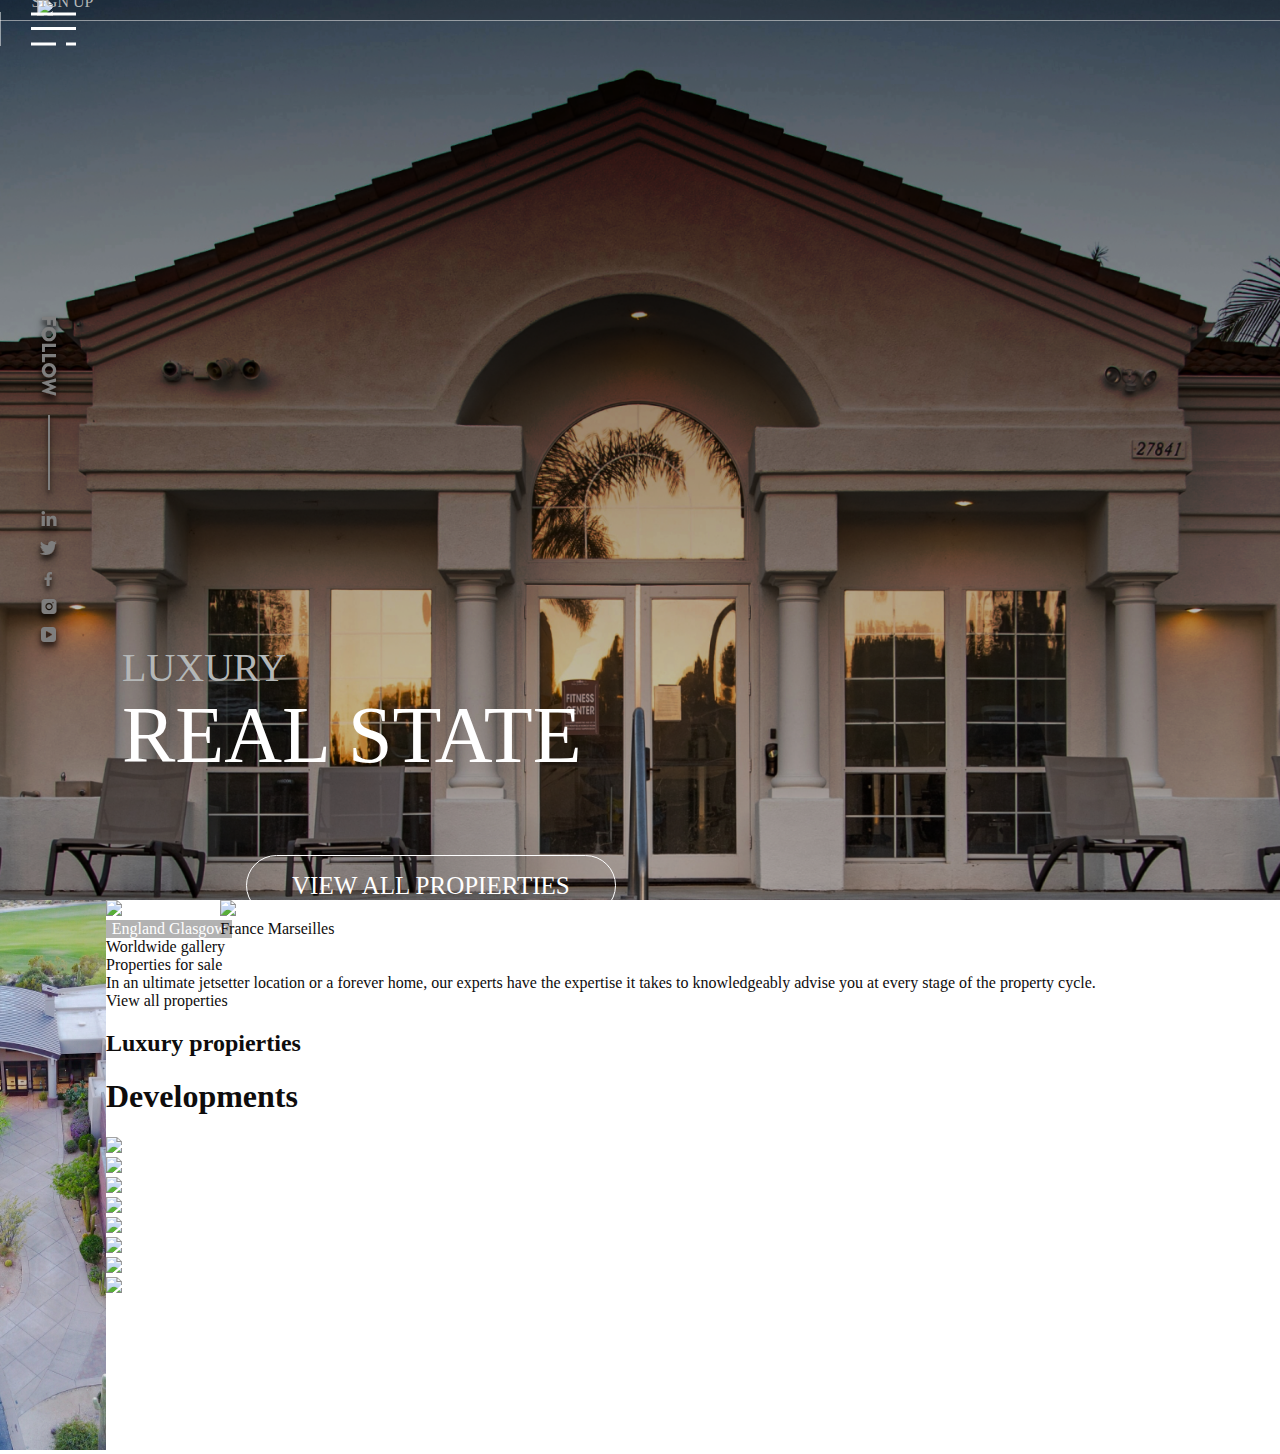
==== index.html @ 432f663a "20/11/2022" ====
<!DOCTYPE html>
<html lang="es">
<head>
    <meta charset="UTF-8">
    <meta http-equiv="X-UA-Compatible" content="IE=edge">
    <meta name="viewport" content="width=device-width, initial-scale=1.0">
    <title>Uniqluxury</title>
    <link rel="stylesheet" href="css/main.css" type="text/css">
</head>
<body>
<div class="seccion1">
    <header id="encabezado">
        <div id="primero">
            <div id="logo"> <img src="img/LOGO.png"> </div>
            <div id="varios"> <div id="'log"> LOGIN </div><div id="sign"> SIGN UP</div> <div id="menu"><img src="img/Menu.png" alt=""></div></div>
            <div id="luxury"> LUXURY </div>
        <div id="reals"> REAL STATE </div>
        <div id="vista"> VIEW ALL PROPIERTIES </div> </div> 
            
    </header> 
    <div> <div id="redes"> <img src="img/FOLLOW.svg"></div>
</div>
</div>
   
 <div class="seccion2"> 
    <div id=propiedadesrenta> 
    <div id="casadron"> <img src="img/casa v, dron.svg">
    </div>
    <a id="england"> <img src="img/England.svg">
    <div id="engl1"> <span class="letra1"> England </span>
        <span class="letra2"> Glasgow </span> </div> 
    </a>
    <a id="marseilles"> <img src="img/Marseilles.svg">
        <div id="'masei1"> <span class="letra2"> France </span>
            <span class="letra3"> Marseilles</span> </div> 
        </a>

   <div id="rentas">
    <div id="wowide"> Worldwide gallery </div>
    <div id="venta"> Properties for sale </div>
    <div id="parrafo1"> In an ultimate jetsetter location or a forever home, our experts have the expertise it takes to knowledgeably advise you at every stage of the property cycle. </div>
    <div id="vista1.2"> View all properties </div>
   </div>
</div>
</div>
   <div class="seccion3">
    <div class="titulo">
        <h2> Luxury propierties</h2>
        <h1> Developments</h1>
    </div>
    <seccion class="album">
        <div class="fotos">
            <div><img src="img/The surf row.svg"></div>
        <div class="fotos"> <img src="img/Indigo vero beach.svg"></div>
        <div class="fotos"> <img src="img/Rosewood baha mar.svg"></div>
        <div class="fotos"> <img src="img/The astor.svg"></div>
        <div class="fotos"> <img src="img/Giralda place.svg"></div>
        <div class="fotos"> <img src="img/The william.svg"></div>
        <div class="fotos"> <img src="img/Solterre at cocklesgell bay.svg"></div>
        <div class="fotos"> <img src="img/Coconut grove.svg"></div>
            
        </seccion>
       
    </div>
   </div>
---- css/main.css ----
body{
    margin: 0%;
    color: rgb(14, 12, 12);
}
#encabezado{
    background-color: black;
    margin: 0px;
    background-size: cover;
    height: 100vh;
    background-position: center;
    display: grid;
    grid-template-columns: 1fr;
    grid-template-rows: auto 1fr;
    background-image: url(../img/Portada.png);
    transition: all 1s ease;
    -webkit-transition: all 1s ease;
    grid-template-rows: auto 1fr;
   
}
#primero{
    display: grid;
    grid-template-columns: 7fr 2fr 2fr 1fr;
    background-color: rgba(0, 0, 0, 0.178);
    align-items: center;
    border-bottom: 1.5px solid rgba(255, 255, 255, 0.5);
}

#logo{
    height: fit-content;
    width: fit-content;
    margin-left: 5%;


}
#varios{
    position: absolute;
}
#login{
width: 125px;
height:19px;
left: 1250px;
top: 60px;
display: flex;
justify-content: center;
align-items: center;
color:white;
}
#sign{
 width: 125px;
 height: 19px;
 left: 1391px;
 top: 60px;
 display: flex;
justify-content: center;
align-items: center;
color: #B4B7B7;
}
#menu{
    
    width: 45px;
    height: 30px;
    left: 1837px;
    top: 49px;
    padding: 2px 15px 2px 30px;
    border-left: 1px solid rgba(255, 255, 255, 0.5);
    display: flex;
    align-items: center;
    justify-content: center;
}
#investigar{
    border: 1px solid #FFFFFF;
    border-radius: 100px;
    font-family: brandon-grotesque;
    font-style: normal;
    font-weight: 390;
    font-size: 20px;
    color: #FFFFFF;
    background: none;
    padding: 10px 0 10px 25px;
    min-width: 20vw;
    grid-column: 2/3;
    grid-column-start: 2;
    grid-column-end: 3
    writing-mode: horizontal-tb !important;
}

#redes{
    position: fixed;
    width: fit-content;
    height: fit-content;
    left:4vh;
    top: 35%;
    filter:drop-shadow(0px 4px 4px rgba(0, 0, 0, 0.25)) drop-shadow(0px 4px 4px rgba(0, 0, 0, 0.25));
    grid-template-columns: 1fr;
    z-index: 999999;
}
#luxury{
    position: absolute;
    width: 490px;
    height: 47px;
    left:122px;
    top: 644px;px;
    font-style: normal;
    font-weight: 400;
    font-size: 40px;
    line-height: 45px;
    display: flex;
    align-items: center;
    color:#B4B7B7;
}
#reals{
position: absolute;
width: 746px;
height: 99px;
left:122px;
top:686px;
font-style: normal;
font-weight: 500;
font-size: 80px;
line-height: 45px;
display: flex;
align-items: center;
color:#FFFFFF;
}
#vista{
    position: absolute;
    width: 227px;
    height: 32px;
    left: 246px;
    top: 855px;
    font-weight: 390;
    font-size: 30px;
    line-height: 45px;
    /* or 150% */
    align-items: center;
    
    color: #FFFFFF;
    font-weight: 390;
    font-size: 25px;
    line-height: 35px;
    border: 1px solid #FFFFFF;
    border-radius: 100px;
    padding: 12px 45px;
    height: fit-content;
    width: fit-content;
    text-decoration: none;
}
#propiedadesrenta{

}
#casadron{
    float: left;
}
#england{
    float: left;
}
#engl1{
    width: 100%;
    height: 100%;
    display: grid;
    grid-template-rows: 1fr auto;
    align-items: end;
    background-color: rgba(0, 0, 0, 30%);
    display: block;
    color: white;
    padding: 0 5% 0 5%;
}
}
#marseilles{
    float:left;
}
.seccion3 .album{
display: grid;
grid-template-columns: 1fr 1fr 1fr 1fr;
}
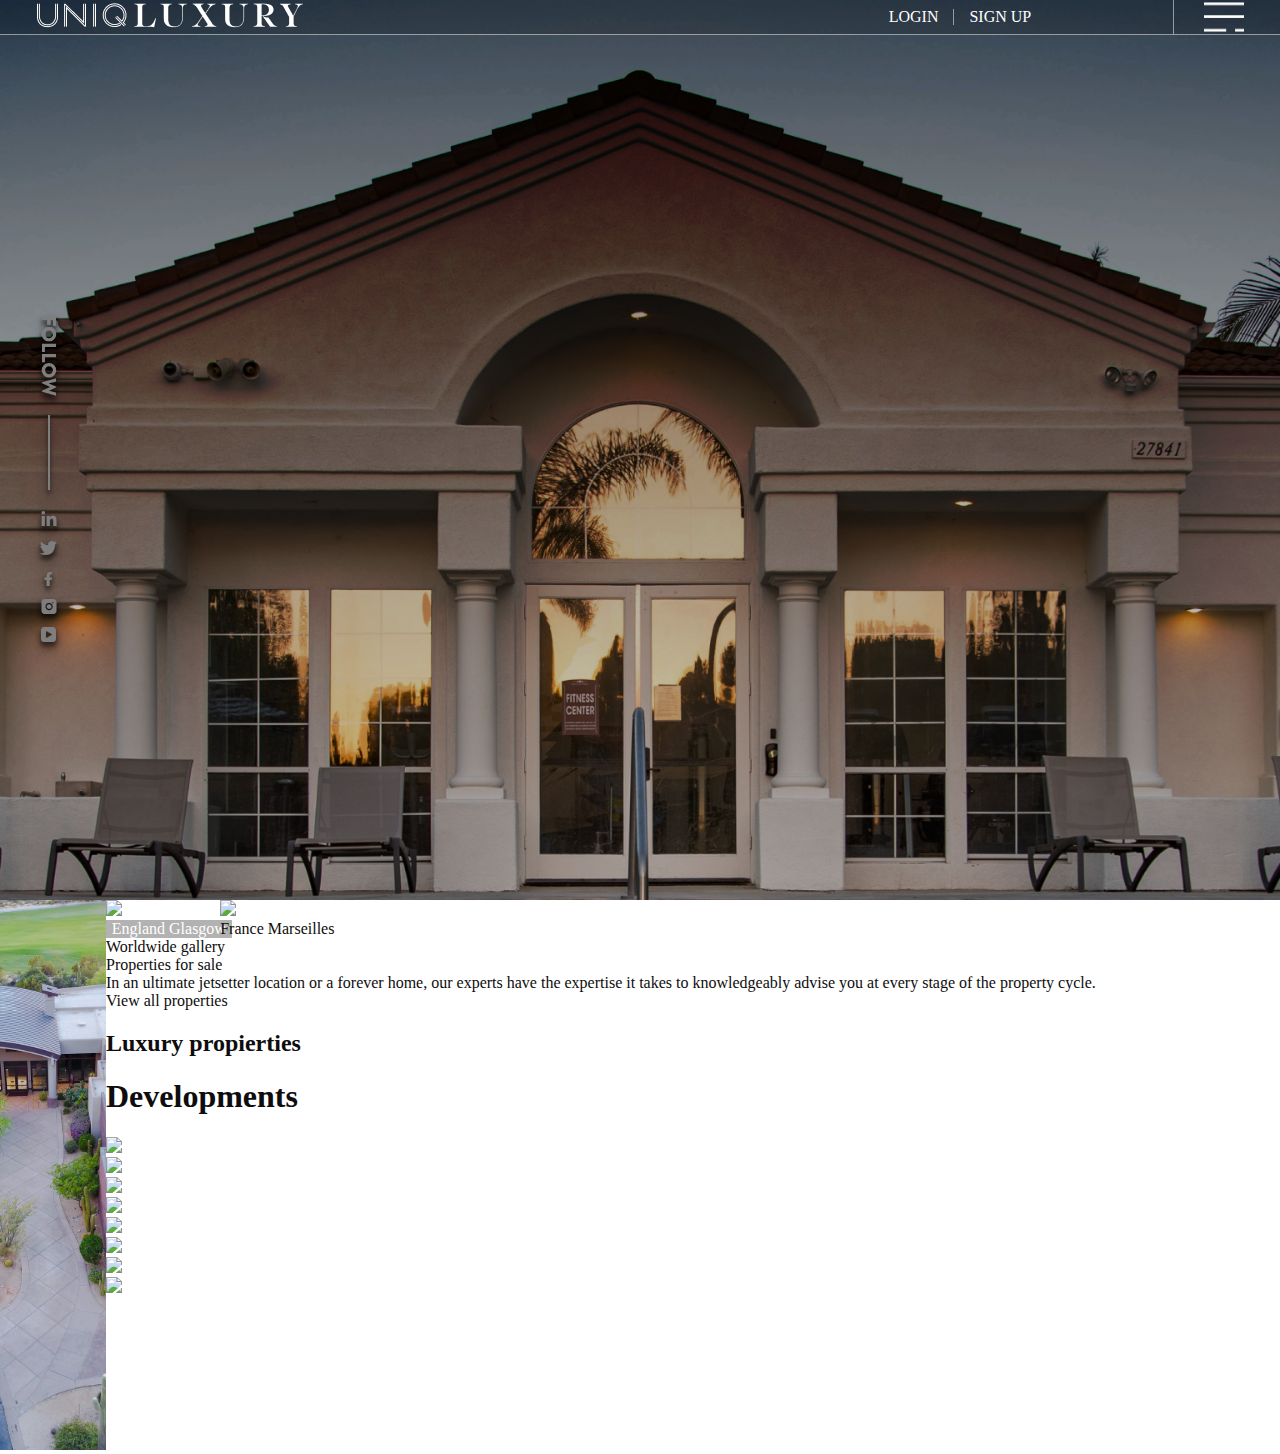
==== commit 75913568: "20/11/2022" ====
--- a/index.html
+++ b/index.html
@@ -10,14 +10,20 @@
 <body>
 <div class="seccion1">
     <header id="encabezado">
-        <div id="primero">
-            <div id="logo"> <img src="img/LOGO.png"> </div>
-            <div id="varios"> <div id="'log"> LOGIN </div><div id="sign"> SIGN UP</div> <div id="menu"><img src="img/Menu.png" alt=""></div></div>
-            <div id="luxury"> LUXURY </div>
-        <div id="reals"> REAL STATE </div>
-        <div id="vista"> VIEW ALL PROPIERTIES </div> </div> 
-            
-    </header> 
+
+        <div id="varios">
+            <div id="logo"> 
+                <img src="img/Logo.png">
+            </div>
+            <div id="registros">
+                <a id="log">LOGIN</a>
+                <a id="sign"> SIGN UP</a>
+            </div>
+            <div id="menu"> <img src="img/Menu.png"></div>
+        </div>
+
+    </header>
+    
     <div> <div id="redes"> <img src="img/FOLLOW.svg"></div>
 </div>
 </div>
--- a/css/main.css
+++ b/css/main.css
@@ -12,51 +12,47 @@
     grid-template-columns: 1fr;
     grid-template-rows: auto 1fr;
     background-image: url(../img/Portada.png);
-    transition: all 1s ease;
-    -webkit-transition: all 1s ease;
     grid-template-rows: auto 1fr;
-   
 }
-#primero{
+#varios{
     display: grid;
-    grid-template-columns: 7fr 2fr 2fr 1fr;
+    grid-template-columns: 7fr 4fr 1fr;
+    align-items: center;
     background-color: rgba(0, 0, 0, 0.178);
     align-items: center;
     border-bottom: 1.5px solid rgba(255, 255, 255, 0.5);
 }
+#registros{
+    display: flex;
+    justify-content: center;
+    align-items: center;
+}
+#logo{
+    width: fit-content;
+    height: fit-content;
+    margin-left: 5%;
+}
+#log{
+    font-style: normal;
+    font-weight: 390;
+    font-size: 16px;
+    line-height: 16px;
+    color: #FFFFFF;
+    padding-right: 15px;
+    
+}
 
-#logo{
-    height: fit-content;
-    width: fit-content;
-    margin-left: 5%;
+#sign{
+    font-style: normal;
+    font-weight: 390;
+    font-size: 16px;
+    line-height: 16px;
+    color: #FFFFFF;
+    padding-left: 15px;
+    border-left: 1.5px solid rgba(255, 255, 255, 0.5);
+}
 
-
-}
-#varios{
-    position: absolute;
-}
-#login{
-width: 125px;
-height:19px;
-left: 1250px;
-top: 60px;
-display: flex;
-justify-content: center;
-align-items: center;
-color:white;
-}
-#sign{
- width: 125px;
- height: 19px;
- left: 1391px;
- top: 60px;
- display: flex;
-justify-content: center;
-align-items: center;
-color: #B4B7B7;
-}
 #menu{
-    
     width: 45px;
     height: 30px;
     left: 1837px;
@@ -64,8 +60,6 @@
     padding: 2px 15px 2px 30px;
     border-left: 1px solid rgba(255, 255, 255, 0.5);
     display: flex;
-    align-items: center;
-    justify-content: center;
 }
 #investigar{
     border: 1px solid #FFFFFF;
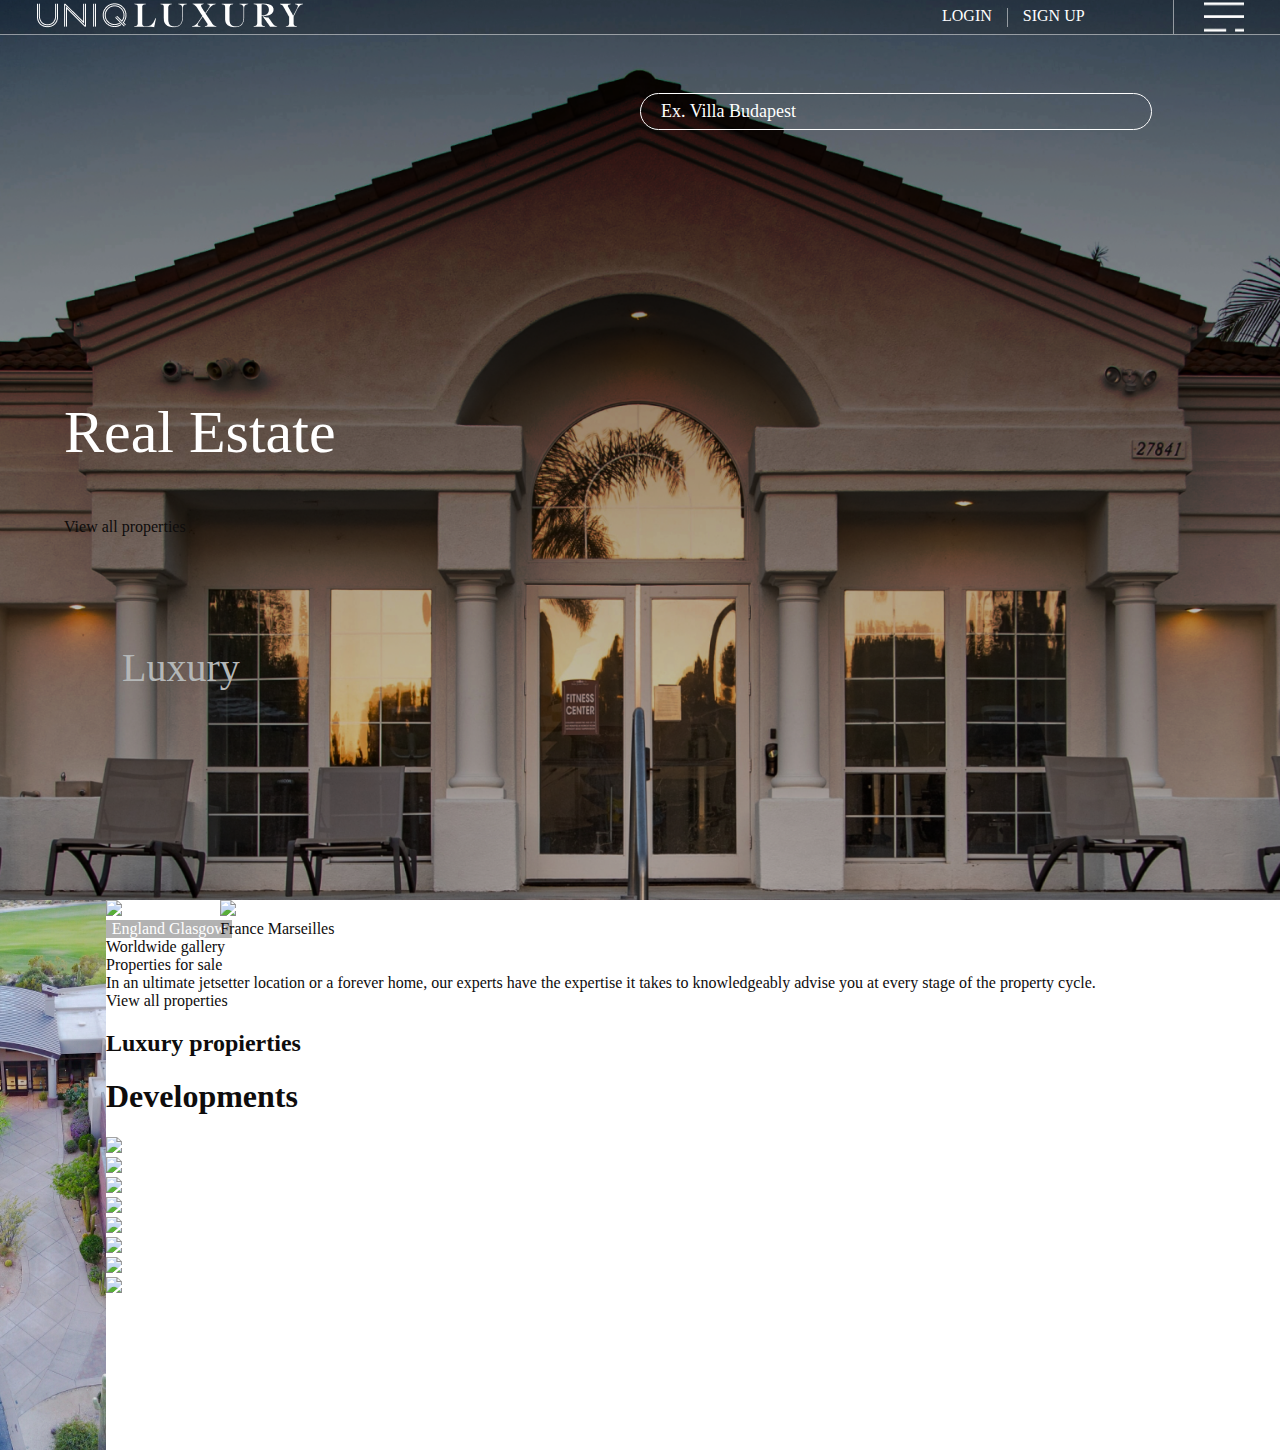
==== commit 3fa3fc60: "20/11/2022" ====
--- a/index.html
+++ b/index.html
@@ -21,11 +21,20 @@
             </div>
             <div id="menu"> <img src="img/Menu.png"></div>
         </div>
+        
+        <div id="segundo">
+            <div id="buscador">
+              <input type="search" id="buscar" placeholder="Ex. Villa Budapest">
+            </div>
+            <div id="cuerpoEncabezado">
+              <div id="luxury">Luxury</div>
+              <div id="realS">Real Estate</div>
+              <div id="properties">View all properties</div>
+            </div>
+          </div>
+    </header>
 
-    </header>
-    
-    <div> <div id="redes"> <img src="img/FOLLOW.svg"></div>
-</div>
+
 </div>
    
  <div class="seccion2"> 
--- a/css/main.css
+++ b/css/main.css
@@ -21,16 +21,22 @@
     background-color: rgba(0, 0, 0, 0.178);
     align-items: center;
     border-bottom: 1.5px solid rgba(255, 255, 255, 0.5);
+    
 }
 #registros{
     display: flex;
     justify-content: center;
     align-items: center;
+    width: 125%;
 }
 #logo{
     width: fit-content;
     height: fit-content;
     margin-left: 5%;
+    left: 6.35%;
+    right: 79.79;
+    top: 0.91%;
+    bottom:98.67%
 }
 #log{
     font-style: normal;
@@ -39,7 +45,9 @@
     line-height: 16px;
     color: #FFFFFF;
     padding-right: 15px;
-    
+    height: 19px;
+    left:1250px;
+    top: 60px;
 }
 
 #sign{
@@ -50,6 +58,9 @@
     color: #FFFFFF;
     padding-left: 15px;
     border-left: 1.5px solid rgba(255, 255, 255, 0.5);
+    height: 19px;
+    left: 1391px;
+    top:60px
 }
 
 #menu{
@@ -61,23 +72,50 @@
     border-left: 1px solid rgba(255, 255, 255, 0.5);
     display: flex;
 }
-#investigar{
+#buscador{
+    display: grid;
+    grid-template-columns: 1fr 1fr;
+    padding: 2% 0 1% 0;   
+}
+#buscar{
+    grid-column: 2/2;
+    margin-top: 5%;
+    border-radius: 100px;
     border: 1px solid #FFFFFF;
-    border-radius: 100px;
-    font-family: brandon-grotesque;
-    font-style: normal;
-    font-weight: 390;
-    font-size: 20px;
-    color: #FFFFFF;
     background: none;
     padding: 10px 0 10px 25px;
     min-width: 20vw;
-    grid-column: 2/3;
-    grid-column-start: 2;
-    grid-column-end: 3
-    writing-mode: horizontal-tb !important;
+    width: 80%;
+    font-size: 18px;
+    padding: 7px 0 7px 20px;
+
+    
 }
-
+input#buscar::placeholder{
+    color: white;
+    font-family: 'brandon-grotesque';
+    background-image: url(../img/VectorBuscador.png);
+    background-repeat: no-repeat;
+    background-position: right;
+}
+#cuerpoEncabezado{
+    display: grid;
+    grid-template-rows:1fr 1fr 1fr;
+    align-items: flex-end;
+    margin-bottom: 6%;
+    margin-left: 5%;
+    margin-top: 20%;
+}
+#luxury{
+    font-weight: 400;
+    font-size: 35px;
+    line-height: 40px;
+    color: #FFFFFF;
+}
+#realS{
+    color:#FFFFFF;
+    font-size: 60px;
+}
 #redes{
     position: fixed;
     width: fit-content;
@@ -102,43 +140,8 @@
     align-items: center;
     color:#B4B7B7;
 }
-#reals{
-position: absolute;
-width: 746px;
-height: 99px;
-left:122px;
-top:686px;
-font-style: normal;
-font-weight: 500;
-font-size: 80px;
-line-height: 45px;
-display: flex;
-align-items: center;
-color:#FFFFFF;
-}
-#vista{
-    position: absolute;
-    width: 227px;
-    height: 32px;
-    left: 246px;
-    top: 855px;
-    font-weight: 390;
-    font-size: 30px;
-    line-height: 45px;
-    /* or 150% */
-    align-items: center;
-    
-    color: #FFFFFF;
-    font-weight: 390;
-    font-size: 25px;
-    line-height: 35px;
-    border: 1px solid #FFFFFF;
-    border-radius: 100px;
-    padding: 12px 45px;
-    height: fit-content;
-    width: fit-content;
-    text-decoration: none;
-}
+
+
 #propiedadesrenta{
 
 }
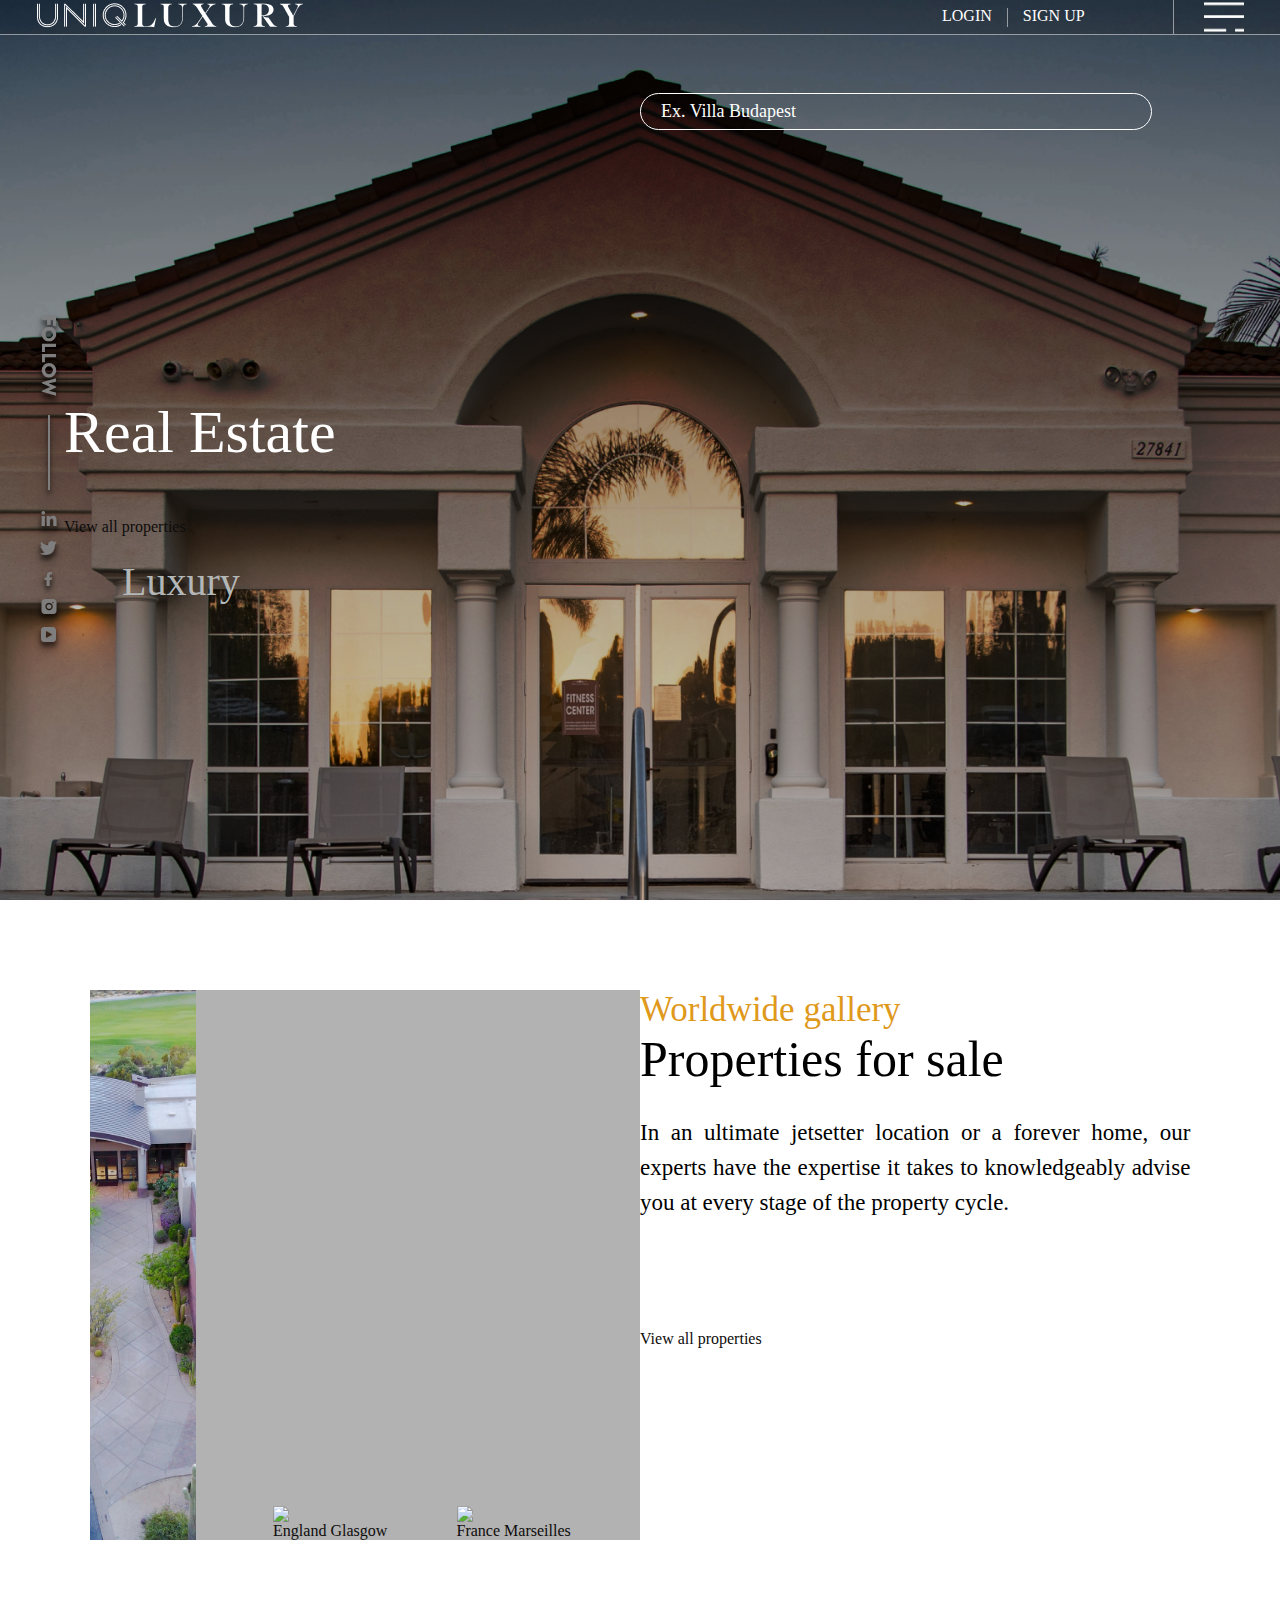
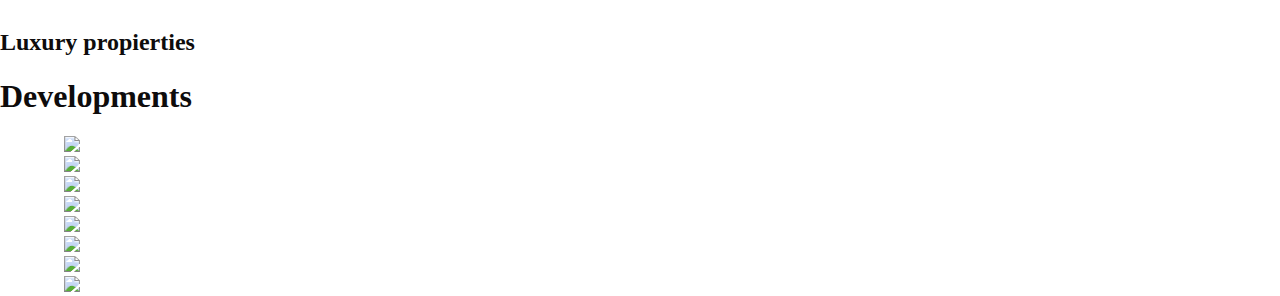
==== commit 1c9f35dd: "20/11/2022" ====
--- a/index.html
+++ b/index.html
@@ -22,24 +22,26 @@
             <div id="menu"> <img src="img/Menu.png"></div>
         </div>
         
-        <div id="segundo">
+        <div id="siguiente">
             <div id="buscador">
               <input type="search" id="buscar" placeholder="Ex. Villa Budapest">
             </div>
             <div id="cuerpoEncabezado">
-              <div id="luxury">Luxury</div>
-              <div id="realS">Real Estate</div>
-              <div id="properties">View all properties</div>
+              <span id="luxury">Luxury</span>
+              <span id="realS">Real Estate</span>
+              <a id="properties">View all properties</a>
             </div>
-          </div>
+            <div> <div id="redes"> <img src="img/FOLLOW.svg"></div>
+
     </header>
 
 
 </div>
    
- <div class="seccion2"> 
+ <div id="seccion2"> 
     <div id=propiedadesrenta> 
-    <div id="casadron"> <img src="img/casa v, dron.svg">
+    <div id="imagenes">
+        <div id="casadron"> <img src="img/casa v, dron.svg">
     </div>
     <a id="england"> <img src="img/England.svg">
     <div id="engl1"> <span class="letra1"> England </span>
@@ -49,7 +51,7 @@
         <div id="'masei1"> <span class="letra2"> France </span>
             <span class="letra3"> Marseilles</span> </div> 
         </a>
-
+    </div>
    <div id="rentas">
     <div id="wowide"> Worldwide gallery </div>
     <div id="venta"> Properties for sale </div>
@@ -63,7 +65,7 @@
         <h2> Luxury propierties</h2>
         <h1> Developments</h1>
     </div>
-    <seccion class="album">
+    <seccion id="album">
         <div class="fotos">
             <div><img src="img/The surf row.svg"></div>
         <div class="fotos"> <img src="img/Indigo vero beach.svg"></div>
--- a/css/main.css
+++ b/css/main.css
@@ -106,16 +106,6 @@
     margin-left: 5%;
     margin-top: 20%;
 }
-#luxury{
-    font-weight: 400;
-    font-size: 35px;
-    line-height: 40px;
-    color: #FFFFFF;
-}
-#realS{
-    color:#FFFFFF;
-    font-size: 60px;
-}
 #redes{
     position: fixed;
     width: fit-content;
@@ -127,46 +117,102 @@
     z-index: 999999;
 }
 #luxury{
-    position: absolute;
-    width: 490px;
-    height: 47px;
-    left:122px;
-    top: 644px;px;
-    font-style: normal;
+ position: absolute;
+width: 490px;
+height: 47px;
+left: 122px;
+font-weight: 400;
+font-size: 40px;
+line-height: 45px;
+display: flex;
+align-items: center;
+color: #B4B7B7;
+
+}
+#realS{
+    color:#FFFFFF;
+    font-size: 60px;
+}
+#redes{
+    position: fixed;
+    width: fit-content;
+    height: fit-content;
+    left:4vh;
+    top: 35%;
+    filter:drop-shadow(0px 4px 4px rgba(0, 0, 0, 0.25)) drop-shadow(0px 4px 4px rgba(0, 0, 0, 0.25));
+    grid-template-columns: 1fr;
+    z-index: 999999;
+}
+#seccion2{
+    margin: 7%;
+}
+#propiedadesrenta{
+    display: grid;
+    grid-template-columns: 1fr 1fr;
+}
+#wowide{
     font-weight: 400;
-    font-size: 40px;
-    line-height: 45px;
+    font-size: 35px;
+    color: #DF991B;
+}
+#venta{
+    font-weight: 500;
+    font-size: 50px;
+    color: #000000;
+    margin-bottom: 5%;
+}
+#parrafo1{
+    font-weight: 330;
+    font-size: 23px;
+    line-height: 35px;
+    color: #000000;
+    margin-bottom: 20%;
+    text-align: justify;
+}
+#imagenes{
     display: flex;
-    align-items: center;
-    color:#B4B7B7;
-}
-
-
-#propiedadesrenta{
-
+    align-items: end;
+    align-content: end;
+    overflow: hidden;
+    transition: all 0.5s ease;
+    -webkit-transition: all 0.5s ease;
+    -moz-transition: all 0.5s ease;
+    -ms-transition: all 0.5s ease;
+    -o-transition: all 0.5s ease;
 }
 #casadron{
-    float: left;
+    width: 100%;
+    height: 100%;
+    display: grid;
+    grid-template-rows: 1fr auto;
+    align-items: end;
+    background-color: rgba(0, 0, 0, 30%);
 }
 #england{
-    float: left;
-}
-#engl1{
     width: 100%;
     height: 100%;
     display: grid;
     grid-template-rows: 1fr auto;
     align-items: end;
     background-color: rgba(0, 0, 0, 30%);
-    display: block;
-    color: white;
-    padding: 0 5% 0 5%;
-}
 }
 #marseilles{
-    float:left;
-}
-.seccion3 .album{
-display: grid;
-grid-template-columns: 1fr 1fr 1fr 1fr;
+    width: 100%;
+    height: 100%;
+    display: grid;
+    grid-template-rows: 1fr auto;
+    align-items: end;
+    background-color: rgba(0, 0, 0, 30%);
+}
+#album{
+    display: grid;
+    grid-template-columns: 1fr 1fr 1fr 1fr;
+    margin: 0 5% 0 5%;
+    column-gap: 25px;
+    row-gap: 25px;
+}
+.class .fotos{
+    object-fit: cover;
+    width: 100%;
+    height: 100%;
 }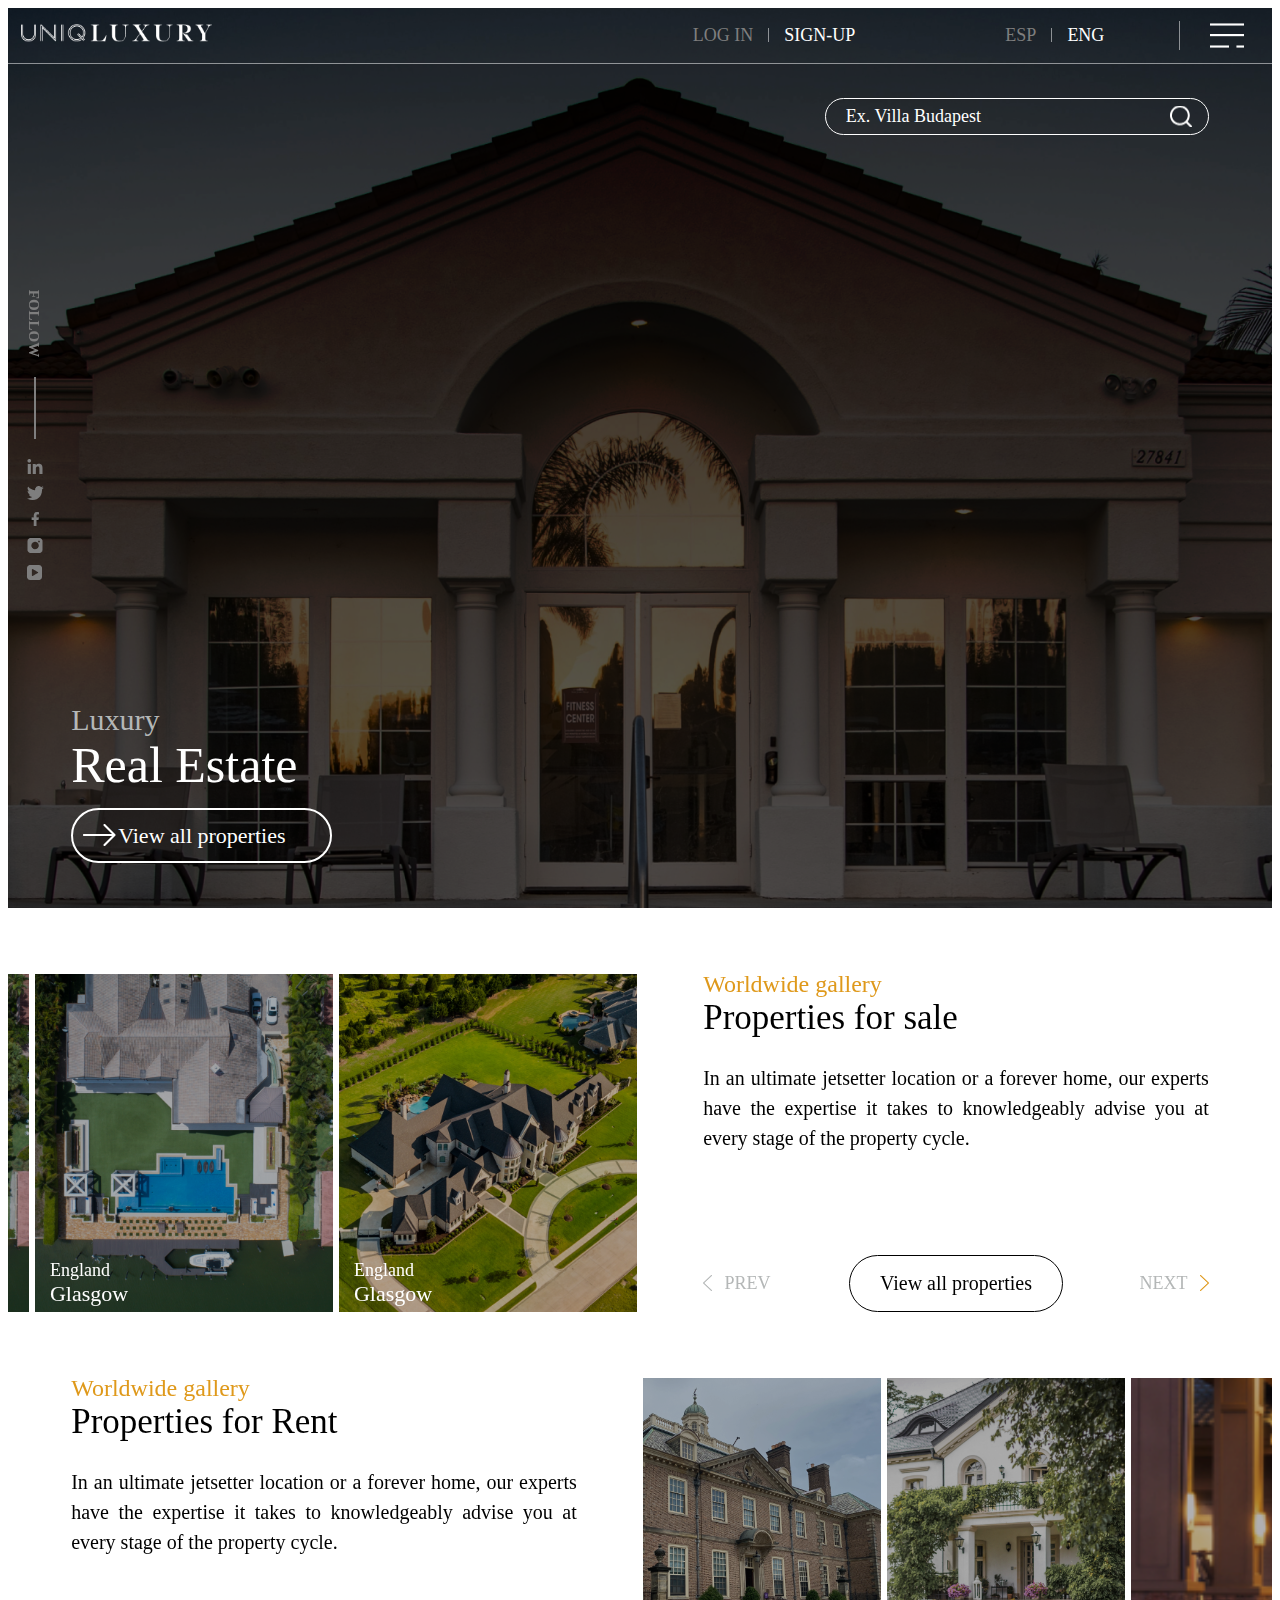
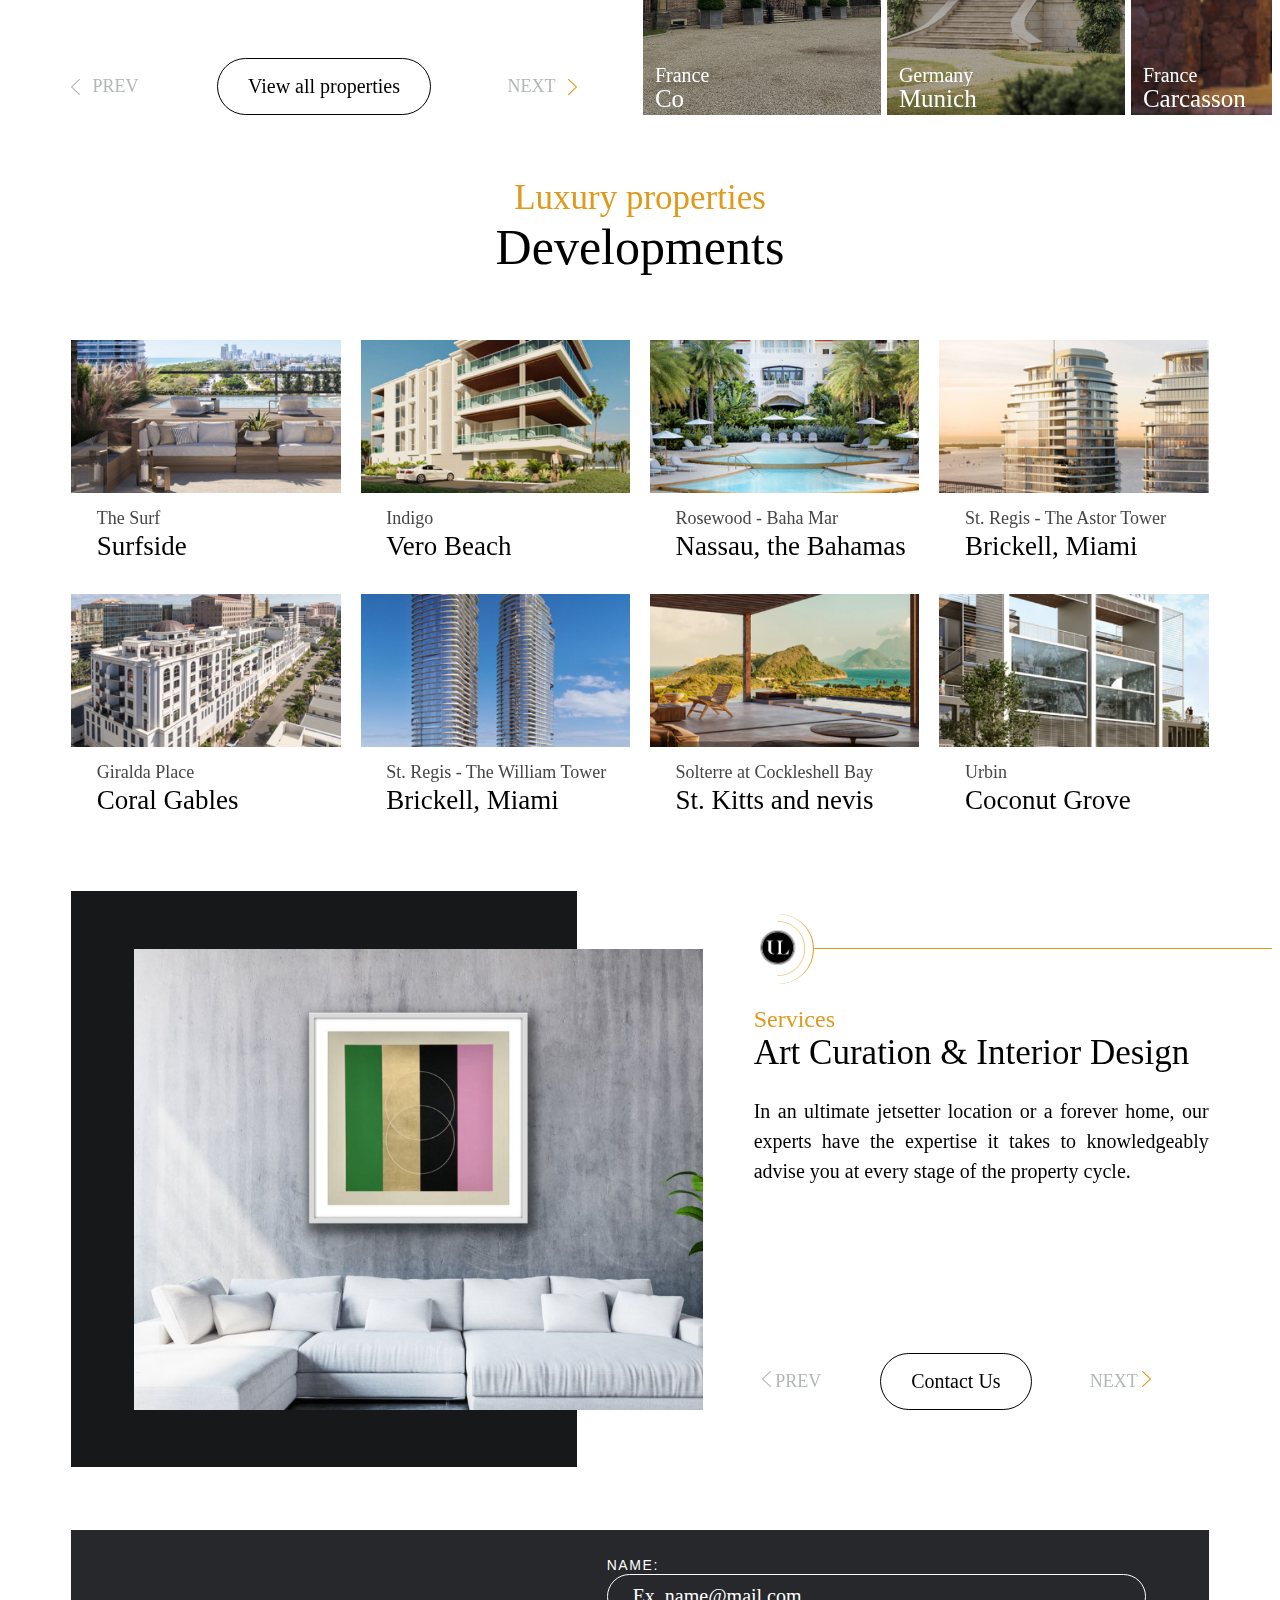
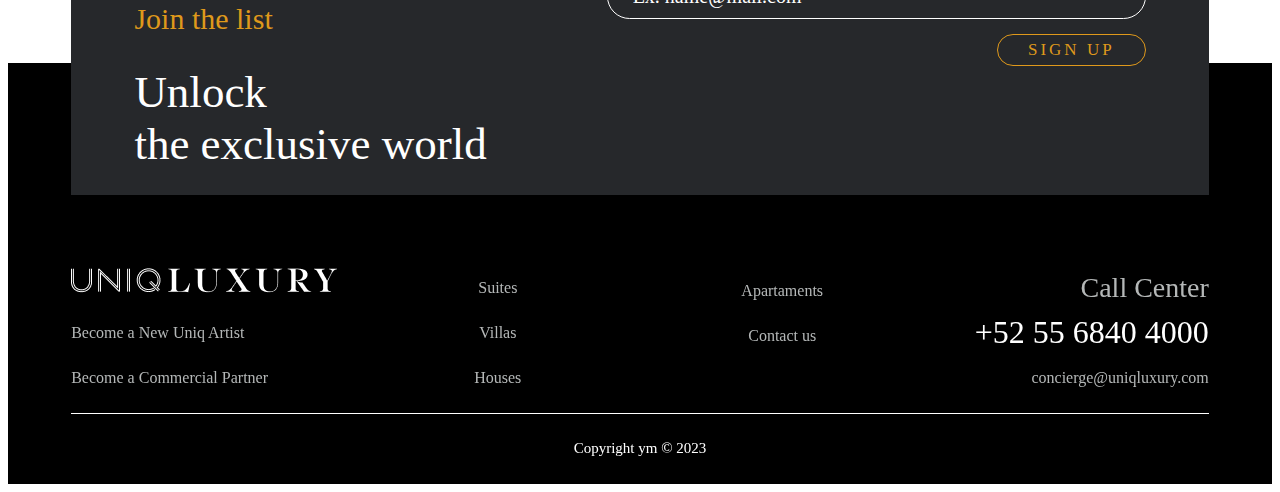
==== commit d42413e8: "31/7/2023" ====
--- a/index.html
+++ b/index.html
@@ -1,85 +1,293 @@
 <!DOCTYPE html>
 <html lang="es">
+
 <head>
     <meta charset="UTF-8">
-    <meta http-equiv="X-UA-Compatible" content="IE=edge">
-    <meta name="viewport" content="width=device-width, initial-scale=1.0">
-    <title>Uniqluxury</title>
+    <title>Proyecto Uniqluxury</title>
+    <meta name="viewport"
+        content="width=device-width, user-scalable=no, initial-scale=1.0, maximum-scale=1.0, minimum-scale=1.0">
     <link rel="stylesheet" href="css/main.css" type="text/css">
 </head>
+
 <body>
-<div class="seccion1">
-    <header id="encabezado">
-
-        <div id="varios">
-            <div id="logo"> 
-                <img src="img/Logo.png">
-            </div>
-            <div id="registros">
-                <a id="log">LOGIN</a>
-                <a id="sign"> SIGN UP</a>
-            </div>
-            <div id="menu"> <img src="img/Menu.png"></div>
-        </div>
-        
-        <div id="siguiente">
-            <div id="buscador">
-              <input type="search" id="buscar" placeholder="Ex. Villa Budapest">
-            </div>
-            <div id="cuerpoEncabezado">
-              <span id="luxury">Luxury</span>
-              <span id="realS">Real Estate</span>
-              <a id="properties">View all properties</a>
-            </div>
-            <div> <div id="redes"> <img src="img/FOLLOW.svg"></div>
-
+    <header id="pagina-cabecera">
+        <div id="primer-cuadro">
+            <div id="log-uniq">
+                <a href="../index.html" id="escritorio-log-cabecera">
+                    <img src="img/Logo.png" alt="">
+                </a>
+            </div>
+            <div id="login-seccion">
+                <div id="login-contenedor">
+                    <a id="login-contenedor-boton" href="#">Log in</a>
+                    <a id="singup-contenedor-boton" href="#">Sign-up</a>
+                </div>
+                <div id="lenguaje-contenedor">
+                    <a id="lenguaje-contenedor-esp" href="#">ESP</a>
+                    <a id="lenguaje-contenedor-eng" href="#">ENG</a>
+                </div>
+            </div>
+            <div id="menu-img">
+                <img src="img/menu_top.png" alt="">
+                <ul id="show-menu-top">
+                    <li id="session-menu-top" style="display: none; visibility: hidden;">
+                        <a href="#">Log in</a>
+                        <a href="#">Sign-up</a>
+                        <a href="#">ESP</a>
+                        <a href="#">ENG</a>
+
+                    </li>
+
+                </ul>
+            </div>
+        </div>
+        <div id="cabecera-bottom">
+            <div id="columna-busqueda">
+                <input type="search" id="caja-busqueda" placeholder="Ex. Villa Budapest" src="">
+            </div>
+            <div id="titulo-bottom">
+                <span id="titulo-luxury-bottom">Luxury</span>
+                <span id="titulo-real-bottom">Real Estate</span>
+                <a id="titulo-view-propiedades" href="#">View all properties</a>
+            </div>
+        </div>
+
+        <div id="redes-sociales">
+            <span id="seguir-span">FOLLOW</span>
+            <span id="seguir-linea"></span>
+            <a href="https://www.linkedin.com/" target="_blank"> <img src="img/linkedin.png"></a>
+            <a href="https://www.twitter.com" target="_blank"> <img src="img/twitter.png"></a>
+            <a href="https://www.facebook.com" target="_blank"> <img src="img/fb.png"></a>
+            <a href="https://www.instagram.com" target="_blank"> <img src="img/ig.png"></a>
+            <a href="https://www.youtube.com" target="_blank"> <img src="img/youtube.png"></a>
+        </div>
     </header>
-
-
-</div>
-   
- <div id="seccion2"> 
-    <div id=propiedadesrenta> 
-    <div id="imagenes">
-        <div id="casadron"> <img src="img/casa v, dron.svg">
+    <div id="details-page">
+        <div id="propiedades-en-venta-body" class="grid-body-1">
+            <div id="galeria-para-venta">
+                <div id="galeria-propiedades" class="fotos-movimiento" style="margin-left: -280px;">
+                    <a href="#" id="para-venta-inicio" class="foto-content caja-imagen">
+                        <div>
+                            <span class="pais-venta">England</span>
+                            <span class="local-venta">Glasgow</span>
+                        </div>
+                    </a>
+                    <a href="#" id="para-venta-centro" class="foto-content caja-imagen">
+                        <div>
+                            <span class="pais-venta">England</span>
+                            <span class="local-venta">Glasgow</span>
+                        </div>
+                    </a>
+                    <a href="#" id="para-venta-fin" class="foto-content caja-imagen">
+                        <div>
+                            <span class="pais-venta">France</span>
+                            <span class="local-venta">Marseilles</span>
+                        </div>
+                    </a>
+                </div>
+            </div>
+            <div id="descripcion-en-venta-body">
+                <div id="worldwide-en-venta" class="titulo-worlwide">Worldwide gallery</div>
+                <div id="propiedades-en-venta" class="titulo-propiedades">Properties for sale</div>
+                <div id="descripcion-en-venta" class="titulo-descripcion">In an ultimate jetsetter location or a forever
+                    home, our experts have the expertise it takes to knowledgeably advise you at every stage of the
+                    property cycle.</div>
+                <div id="navegador-para-venta">
+                    <div id="navegador-previo" class="etiqueta-navegador">
+                        <img class="navegador-imagen" src="img/flecha_izquierda.png">
+                        <span>PREV</span>
+                    </div>
+                    <div id="int-navegador-venta" class="ver-propiedades-boton">View all properties</div>
+                    <div id="navegador-siguiente" class="etiqueta-navegador">
+                        <span>NEXT</span>
+                        <img class="navegador-imagen" src="img/flecha_derecha.png">
+                    </div>
+                </div>
+            </div>
+        </div>
+
+        <div id="propiedades-en-renta-body" class="grid-body-1">
+            <div id="descripcion-en-renta-body">
+                <div id="worldwide-en-renta" class="titulo-worlwide">Worldwide gallery</div>
+                <div id="propiedades-en-renta" class="titulo-propiedades">Properties for Rent</div>
+                <div id="descripcion-en-renta" class="titulo-descripcion">In an ultimate jetsetter location or a forever
+                    home, our experts have the expertise it takes to knowledgeably advise you at every stage of the
+                    property cycle.</div>
+                <div id="navegador-para-renta">
+                    <div id="navegador-previo" class="etiqueta-navegador">
+                        <img class="navegador-imagen" src="img/flecha_izquierda.png">
+                        <span>PREV</span>
+                    </div>
+                    <div id="int-navegador-renta" class="ver-propiedades-boton">View all properties</div>
+                    <div id="navegador-siguiente" class="etiqueta-navegador">
+                        <span>NEXT</span>
+                        <img class="navegador-imagen" src="img/flecha_derecha.png">
+                    </div>
+                </div>
+            </div>
+            <div id="galeria-para-renta">
+                <div id="galeria-propiedades-renta" class="fotos-movimiento" style="margin-right: -100px;">
+                    <a href="#" id="para-renta-inicio" class="foto-content">
+                        <div>
+                            <span class="pais-renta">France</span>
+                            <span class="local-renta">Carcasson</span>
+                        </div>
+                    </a>
+                    <a href="#" id="para-renta-centro" class="foto-content">
+                        <div>
+                            <span class="pais-renta">Germany</span>
+                            <span class="local-renta">Munich</span>
+                        </div>
+                    </a>
+                    <a href="#" id="para-renta-fin" class="foto-content">
+                        <div>
+                            <span class="pais-renta">France</span>
+                            <span class="local-renta">Co</span>
+                        </div>
+                    </a>
+                </div>
+            </div>
+
+        </div>
     </div>
-    <a id="england"> <img src="img/England.svg">
-    <div id="engl1"> <span class="letra1"> England </span>
-        <span class="letra2"> Glasgow </span> </div> 
-    </a>
-    <a id="marseilles"> <img src="img/Marseilles.svg">
-        <div id="'masei1"> <span class="letra2"> France </span>
-            <span class="letra3"> Marseilles</span> </div> 
-        </a>
+    <div id="desarrollo-body">
+        <div id="desarrollo-propiedades-luxury" class="desarrollo-titulo-worlwide">Luxury properties</div>
+        <div id="desarrollo-propiedades" class="desarrollo-titulo-propiedades">Developments</div>
+        <div id="desarrollo-galeria">
+            <a href="#" class="desarrollo-imagen">
+                <div class="desarrollo-imagen-contenido"><img src="img/desarrollo_1.png"></div>
+                <div class="desarrollo-galeria-etiqueta">
+                    <span class="desarrollo-propiedad-name">The Surf</span>
+                    <span class="desarrollo-propiedad-city">Surfside</span>
+                </div>
+            </a>
+            <a href="#" class="desarrollo-imagen">
+                <div class="desarrollo-imagen-contenido"><img src="img/desarrollo_2.png"></div>
+                <div class="desarrollo-galeria-etiqueta">
+                    <span class="desarrollo-propiedad-name">Indigo</span>
+                    <span class="desarrollo-propiedad-city">Vero Beach</span>
+                </div>
+            </a>
+            <a href="#" class="desarrollo-imagen">
+                <div class="desarrollo-imagen-contenido"><img src="img/desarrollo_3.png"></div>
+                <div class="desarrollo-galeria-etiqueta">
+                    <span class="desarrollo-propiedad-name">Rosewood - Baha Mar</span>
+                    <span class="desarrollo-propiedad-city">Nassau, the Bahamas</span>
+                </div>
+            </a>
+            <a href="#" class="desarrollo-imagen">
+                <div class="desarrollo-imagen-contenido"><img src="img/desarrollo_4.png"></div>
+                <div class="desarrollo-galeria-etiqueta">
+                    <span class="desarrollo-propiedad-name">St. Regis - The Astor Tower</span>
+                    <span class="desarrollo-propiedad-city">Brickell, Miami</span>
+                </div>
+            </a>
+            <a href="#" class="desarrollo-imagen">
+                <div class="desarrollo-imagen-contenido"><img src="img/desarrollo_5.png"></div>
+                <div class="desarrollo-galeria-etiqueta">
+                    <span class="desarrollo-propiedad-name">Giralda Place</span>
+                    <span class="desarrollo-propiedad-city">Coral Gables</span>
+                </div>
+            </a>
+            <a href="#" class="desarrollo-imagen">
+                <div class="desarrollo-imagen-contenido"><img src="img/desarrollo_6.png"></div>
+                <div class="desarrollo-galeria-etiqueta">
+                    <span class="desarrollo-propiedad-name">St. Regis - The William Tower</span>
+                    <span class="desarrollo-propiedad-city">Brickell, Miami</span>
+                </div>
+            </a>
+            <a href="#" class="desarrollo-imagen">
+                <div class="desarrollo-imagen-contenido"><img src="img/desarrollo_7.png"></div>
+                <div class="desarrollo-galeria-etiqueta">
+                    <span class="desarrollo-propiedad-name">Solterre at Cockleshell Bay</span>
+                    <span class="desarrollo-propiedad-city">St. Kitts and nevis</span>
+                </div>
+            </a>
+            <a href="#" class="desarrollo-imagen">
+                <div class="desarrollo-imagen-contenido"><img src="img/desarrollo_8.png"></div>
+                <div class="desarrollo-galeria-etiqueta">
+                    <span class="desarrollo-propiedad-name">Urbin</span>
+                    <span class="desarrollo-propiedad-city">Coconut Grove</span>
+                </div>
+            </a>
+        </div>
+        <!-- <div id="desarrollo-ver-propiedades" class="ver-propiedades-boton">View all properties</div>-->
     </div>
-   <div id="rentas">
-    <div id="wowide"> Worldwide gallery </div>
-    <div id="venta"> Properties for sale </div>
-    <div id="parrafo1"> In an ultimate jetsetter location or a forever home, our experts have the expertise it takes to knowledgeably advise you at every stage of the property cycle. </div>
-    <div id="vista1.2"> View all properties </div>
-   </div>
-</div>
-</div>
-   <div class="seccion3">
-    <div class="titulo">
-        <h2> Luxury propierties</h2>
-        <h1> Developments</h1>
+    <div id="arte-cultura-body">
+        <div id="arte-cultura-cuadro-negro"></div>
+        <div id="arte-cultura-fotos">
+            <div id="arte-cultura-galeria">
+                <a href="#" class="img-box-art">
+                    <img src="img/cultura_1.png">
+                </a>
+            </div>
+        </div>
+        <div id="arte-cultura-logo-linea">
+            <div id="arte-cultura-logo"><img src="img/arte_cultura_logo.png"></div>
+            <div id="arte-cultura-linea"></div>
+        </div>
+        <div id="arte-cultura-servicios">
+            <div id="arte-cultura-descripcion-servicios">
+                <span id="arte-cultura-servicios-etiqueta" class="titulo-worlwide">Services</span>
+                <span id="arte-cultura-diseno" class="titulo-propiedades">Art Curation & Interior Design</span>
+                <span id="arte-cultura-descripcion-etiqueta" class="titulo-descripcion">In an ultimate jetsetter location or a forever home, our experts have the expertise it takes to knowledgeably advise you at every stage of the property cycle.</span>
+            </div>
+            <div id="arte-cultura-navegador">
+                <div id="arte-cultura-navegador-previo" class="etiqueta-navegador">
+                    <img class="navegador-imagen" src="img/flecha_izquierda.png">
+                    <span>PREV</span>
+                </div>
+                <div id="arte-cultura-navegador-contacto" class="ver-propiedades-boton">Contact Us</div>
+                <div id="arte-cultura-navegador-siguiente" class="etiqueta-navegador">
+                    <span>NEXT</span>
+                    <img class="navegador-imagen" src="img/flecha_derecha.png">
+                </div>
+            </div>
+        </div>
     </div>
-    <seccion id="album">
-        <div class="fotos">
-            <div><img src="img/The surf row.svg"></div>
-        <div class="fotos"> <img src="img/Indigo vero beach.svg"></div>
-        <div class="fotos"> <img src="img/Rosewood baha mar.svg"></div>
-        <div class="fotos"> <img src="img/The astor.svg"></div>
-        <div class="fotos"> <img src="img/Giralda place.svg"></div>
-        <div class="fotos"> <img src="img/The william.svg"></div>
-        <div class="fotos"> <img src="img/Solterre at cocklesgell bay.svg"></div>
-        <div class="fotos"> <img src="img/Coconut grove.svg"></div>
-            
-        </seccion>
-       
-    </div>
-   </div>
-
-
-   +    <footer id="pie-pagina">
+        <div id="pie-lista-registro">
+            <span id="pie-etiqueta-unirse">Join the list</span>
+            <span id="pie-etiqueta-desbloqueo">Unlock<br>the exclusive world</span>
+            <div id="pie-formulario">
+                <div class="pie-linea-nombre">
+                    <label class="nombreUsuario">Name:</label>
+                    <input type="text" id="nombreUsuarioInput" placeholder="Ex. name@mail.com " src="">
+                </div>
+                <div class="pie-linea-summit">
+                    <input id="pie-summit" class="pie-boton-summit" type="button" value="SIGN UP">
+                </div>
+            </div>
+        </div>
+        <div id="pie-fondo" class="fondo-pie">
+            <div id="pie-contenido-columnas" class="fondo-pie-columnas">
+                <div id="pie-contenido-col1" class="fondo-pie-columnas pie-estilo-letras">
+                    <a href="#"><img src="img/Logo.png"></a>
+                    <span><a href="#">Become a New Uniq Artist</a></span>
+                    <span><a href="#">Become a Commercial Partner</a></span>
+                </div>
+                <div id="pie-contenido-col2" class="fondo-pie-columnas pie-estilo-letras">
+                    <span><a href="#">Suites</a></span>
+                    <span><a href="#">Villas</a></span>
+                    <span><a href="#">Houses</a></span>
+                </div>
+                <div id="pie-contenido-col3" class="fondo-pie-columnas pie-estilo-letras">
+                    <span><a href="">Apartaments</a></span>
+                    <span><a href="">Contact us</a></span>
+                    <span style="height: 38px;"></span>
+                </div>
+                <div id="pie-contenido-col4" class="fondo-pie-columnas pie-estilo-letras">
+                    <span><a href="#" id="pie-call-center">Call Center</a></span>
+                    <span><a href="#" id="pie-numero">+52 55 6840 4000</a></span>
+                    <span><a href="#">concierge@uniqluxury.com</a></span>
+                </div>
+            </div>
+            <div id="pie-copyright" class="fondo-pie-columnas">
+                Copyright ym © 2023
+            </div>
+        </div>
+    </footer>
+
+</body>
+
+</html>--- a/css/main.css
+++ b/css/main.css
@@ -1,218 +1,1553 @@
-body{
-    margin: 0%;
-    color: rgb(14, 12, 12);
-}
-#encabezado{
-    background-color: black;
+#pagina-cabecera{
+    background-color: #7E7E7E;
+    background-size: cover;
+    background-position: center;
     margin: 0px;
-    background-size: cover;
     height: 100vh;
-    background-position: center;
     display: grid;
     grid-template-columns: 1fr;
     grid-template-rows: auto 1fr;
-    background-image: url(../img/Portada.png);
-    grid-template-rows: auto 1fr;
-}
-#varios{
-    display: grid;
-    grid-template-columns: 7fr 4fr 1fr;
-    align-items: center;
-    background-color: rgba(0, 0, 0, 0.178);
+    background-image: url("../img/Portada.png");
+    transition: all 1s ease;
+    mix-blend-mode: overlay;
+}
+#primer-cuadro {
+    display: grid;
+    grid-template-columns: 1fr auto auto auto;
+    padding: 1% 1% 1% 1%;
+    background-color: rgb(0 0 0 / 50%);
     align-items: center;
     border-bottom: 1.5px solid rgba(255, 255, 255, 0.5);
-    
-}
-#registros{
+}
+#show-menu-top {
+    position: absolute;
+    top: 34px;
+    right: 1.6%;
+    width: fit-content;
+    padding: 22px !important;
+    display: none !important;
+    visibility: hidden !important;
+    background-color: rgb(0 0 0 / 70%);
+}
+
+#escritorio-log-cabecera img{
+    height: 18px;
+}
+
+#menu-img img {
+    width: 34px;
+}
+
+#menu-img{
+    padding: 2px 15px 2px 30px;
+    border-left: 1px solid rgba(255, 255, 255, 0.5);
     display: flex;
+    align-items: center;
+    justify-content: center;
+}
+#menu-img:hover{
+    cursor: pointer;
+}
+#menu-img:hover > #disp-men-re-es{
+    display: block !important;
+    visibility: inherit !important;
+}
+#seguir-span{
+    font-family: brandon-grotesque;
+    font-style: normal;
+    font-weight: 600;
+    font-size: 15px;
+    color: #7E7E7E;
+    transform: rotate(90deg) !important;
+    grid-row: 1/2;
+    margin: 0 0 75px -27px;
+}
+#seguir-linea{
+    width: 60px;
+    height: 0px;
+    border: 1px solid #7E7E7E;
+    transform: rotate(90deg) !important;
+    margin: 0 0 50px -23px;
+}
+
+#redes-sociales{
+    position: fixed;
+    width: fit-content;
+    height: fit-content;
+    left: 4vh;
+    top: 35%;
+    display: grid;
+    grid-template-columns: 1fr;
+    z-index: 999999;
+    align-items: center;
+}
+#redes-sociales a:nth-child(5) {
+    margin-left: 4px !important;
+}
+
+#redes-sociales a {
+    margin-bottom: 8px;
+    align-items: center;
+}
+
+#login-seccion {
     justify-content: center;
     align-items: center;
-    width: 125%;
-}
-#logo{
-    width: fit-content;
+    display: flex;
+}
+
+#login-contenedor{
+    display: grid;
+    grid-template-columns: auto auto;
     height: fit-content;
-    margin-left: 5%;
-    left: 6.35%;
-    right: 79.79;
-    top: 0.91%;
-    bottom:98.67%
-}
-#log{
+    margin: 0 75px;
+}
+#login-contenedor a:nth-child(1){
+    font-family: brandon-grotesque;
     font-style: normal;
     font-weight: 390;
-    font-size: 16px;
-    line-height: 16px;
-    color: #FFFFFF;
+    font-size: 18px;
+    line-height: 14px;
+
+    color: #7E7E7E;
     padding-right: 15px;
-    height: 19px;
-    left:1250px;
-    top: 60px;
-}
-
-#sign{
-    font-style: normal;
-    font-weight: 390;
-    font-size: 16px;
-    line-height: 16px;
+}
+#login-contenedor a:nth-child(2){
+    font-family: brandon-grotesque;
+    font-style: normal;
+    font-weight: 350;
+    font-size: 18px;
+    line-height: 14px;
+
     color: #FFFFFF;
     padding-left: 15px;
     border-left: 1.5px solid rgba(255, 255, 255, 0.5);
-    height: 19px;
-    left: 1391px;
-    top:60px
-}
-
-#menu{
-    width: 45px;
-    height: 30px;
-    left: 1837px;
-    top: 49px;
-    padding: 2px 15px 2px 30px;
-    border-left: 1px solid rgba(255, 255, 255, 0.5);
-    display: flex;
-}
-#buscador{
-    display: grid;
-    grid-template-columns: 1fr 1fr;
-    padding: 2% 0 1% 0;   
-}
-#buscar{
-    grid-column: 2/2;
-    margin-top: 5%;
+}
+#login-contenedor a{
+    text-transform: uppercase;
+    text-decoration: none !important;
+}
+#login-contenedor a:hover{
+    cursor: pointer;
+}
+
+#lenguaje-contenedor{
+    display: grid;
+    grid-template-columns: auto auto;
+    height: fit-content;
+    margin: 0 75px;
+}
+#lenguaje-contenedor a:nth-child(1){
+    font-family: brandon-grotesque;
+    font-style: normal;
+    font-weight: 390;
+    font-size: 18px;
+    line-height: 14px;
+
+    color: #7E7E7E;
+    padding-right: 15px;
+}
+#lenguaje-contenedor a:nth-child(2){
+    font-family: brandon-grotesque;
+    font-style: normal;
+    font-weight: 350;
+    font-size: 18px;
+    line-height: 14px;
+
+    color: #FFFFFF;
+    padding-left: 15px;
+    border-left: 1.5px solid rgba(255, 255, 255, 0.5);
+}
+#lenguaje-contenedor a{
+    text-transform: uppercase;
+    text-decoration: none !important;
+}
+#lenguaje-contenedor a:hover{
+    cursor: pointer;
+}
+
+#cabecera-bottom{
+    padding: 0 5%;
+    height: 100%;
+    display: grid;
+    grid-template-columns: 1fr;
+    grid-template-rows: auto 1fr;
+    background-color: rgb(0 0 0 / 55%);
+}
+
+#columna-busqueda {
+    grid-template-columns: 1fr auto;
+    padding: 2% 0 1% 0;
+    display: grid;
+}
+#caja-busqueda{
+    border: 1px solid #FFFFFF;
     border-radius: 100px;
-    border: 1px solid #FFFFFF;
+    font-family: brandon-grotesque;
+    font-style: normal;
+    font-weight: 390;
+    font-size: 20px;
+
+    color: #FFFFFF;
     background: none;
     padding: 10px 0 10px 25px;
     min-width: 20vw;
-    width: 80%;
-    font-size: 18px;
-    padding: 7px 0 7px 20px;
-
-    
-}
-input#buscar::placeholder{
-    color: white;
-    font-family: 'brandon-grotesque';
-    background-image: url(../img/VectorBuscador.png);
+    grid-column: 2/3;
+}
+#caja-busqueda::placeholder{
+    font-family: brandon-grotesque;
+    font-style: normal;
+    font-weight: 390;
+    font-size: 20px;
+    color: #FFFFFF;
+    background-image: url("/img/cabecera_lupa.png");
     background-repeat: no-repeat;
     background-position: right;
 }
-#cuerpoEncabezado{
-    display: grid;
-    grid-template-rows:1fr 1fr 1fr;
+
+#titulo-bottom {
+    display: grid;
+    margin-bottom: 6%;
     align-items: flex-end;
-    margin-bottom: 6%;
-    margin-left: 5%;
-    margin-top: 20%;
-}
-#redes{
-    position: fixed;
+    grid-template-columns: 1fr;
+    grid-template-rows: 1fr auto auto;
+}
+#titulo-luxury-bottom{
+    font-family: 'PF Regal Display Pro';
+    font-style: normal;
+    line-height: 40px;
+    color: #B4B7B7;
+    font-weight: 400;
+    font-size: 35px;
+}
+
+#titulo-real-bottom {
+    font-family: 'PF Regal Display Pro';
+    font-style: normal;
+    font-weight: 500;
+    font-size: 60px;
+    color: #FFFFFF;
+    margin-bottom: 1.5%;
+}
+
+#titulo-view-propiedades {
+    font-family: brandon-grotesque;
+    font-style: normal;
+    font-weight: 390;
+    font-size: 25px;
+    line-height: 35px;
+    color: #FFFFFF;
+    border: 2px solid #ffffff;
+    border-radius: 80px;
+    padding: 12px 45px;
+    height: fit-content;
     width: fit-content;
-    height: fit-content;
-    left:4vh;
-    top: 35%;
-    filter:drop-shadow(0px 4px 4px rgba(0, 0, 0, 0.25)) drop-shadow(0px 4px 4px rgba(0, 0, 0, 0.25));
-    grid-template-columns: 1fr;
-    z-index: 999999;
-}
-#luxury{
- position: absolute;
-width: 490px;
-height: 47px;
-left: 122px;
-font-weight: 400;
-font-size: 40px;
-line-height: 45px;
-display: flex;
-align-items: center;
-color: #B4B7B7;
-
-}
-#realS{
-    color:#FFFFFF;
-    font-size: 60px;
-}
-#redes{
-    position: fixed;
-    width: fit-content;
-    height: fit-content;
-    left:4vh;
-    top: 35%;
-    filter:drop-shadow(0px 4px 4px rgba(0, 0, 0, 0.25)) drop-shadow(0px 4px 4px rgba(0, 0, 0, 0.25));
-    grid-template-columns: 1fr;
-    z-index: 999999;
-}
-#seccion2{
-    margin: 7%;
-}
-#propiedadesrenta{
+    text-decoration: none;
+    background-image: url("/img/cabecera_flecha.png");
+    background-repeat: no-repeat;
+    background-position: 10px;
+}
+
+.grid-body-1{
     display: grid;
     grid-template-columns: 1fr 1fr;
 }
-#wowide{
+
+#galeria-para-venta {
+    display: flex;
+    align-items: end;
+    align-content: end;
+    overflow: hidden;
+    direction: rtl;
+}
+
+#descripcion-en-venta-body {
+    margin: 0 10%;
+}
+
+div#details-page {
+    margin: 5% 0;
+}
+
+div#propiedades-en-venta-body {
+    margin-bottom: 5%;
+}
+
+.titulo-worlwide{
+    font-family: 'PF Regal Display Pro';
+    font-style: normal;
     font-weight: 400;
     font-size: 35px;
     color: #DF991B;
 }
-#venta{
+
+.titulo-propiedades{
+    font-family: 'PF Regal Display Pro';
+    font-style: normal;
     font-weight: 500;
     font-size: 50px;
     color: #000000;
     margin-bottom: 5%;
 }
-#parrafo1{
+
+.titulo-descripcion {
+    font-family: brandon-grotesque;
+    font-style: normal;
     font-weight: 330;
-    font-size: 23px;
-    line-height: 35px;
+    font-size: 20px;
+    line-height: 30px;
     color: #000000;
     margin-bottom: 20%;
     text-align: justify;
 }
-#imagenes{
+#navegador-para-venta{
+    display: grid;
+    grid-template-columns: 1fr auto 1fr;
+    align-items: center;
+    justify-content: center;
+    justify-items: center;
+}
+
+.ver-propiedades-boton{
+    font-family: brandon-grotesque;
+    font-style: normal;
+    font-weight: 390;
+    font-size: 20px;
+    line-height: 45px;
+    cursor: pointer;
+    transition: all 0.5s ease;
+    color: #000000;
+    border: 1px solid #000000;
+    border-radius: 100px;
+    padding: 5px 30px;
+}
+a.ver-propiedades-boton{
+    text-decoration: none;
+}
+.ver-propiedades-boton:hover{
+    cursor: pointer;
+    background-color: #26282B;
+    color: #FFFFFF;
+}
+
+.etiqueta-navegador{
+    font-family: brandon-grotesque;
+    font-style: normal;
+    font-weight: 390;
+    font-size: 18px;
+    color: #B4B7B7;
+}
+
+#navegador-previo span{
+    margin-left: 1vw;
+}
+#navegador-previo{
+    justify-self: flex-start;
+}
+#navegador-siguiente span {
+    margin-right: 1vw;
+}
+#navegador-previo{
+    display: flex;
+    align-items: center;
+}
+
+#navegador-siguiente{
+    display: flex;
+    align-items: center;
+    justify-self: flex-end;
+}
+
+.navegador-imagen {
+    height: 16px;
+}
+
+#galeria-propiedades, #galeria-propiedades-renta{
+    display: flex;
+    min-width: 200px;
+    min-height: 200px;
+    scroll-behavior: smooth;
+    transition: all 0.5s ease;
+}
+
+div#galeria-propiedades , div#galeria-propiedades-renta{
+    grid-column: 1/3;
+    /*height: 30vw;*/
+    height: 100%;
+    grid-row: 2/3;
+    margin-right: 0;
+}
+
+#para-venta-inicio {
+    background-image: url("../img/pais_2.png");
+    text-decoration: none;
+    margin: 3px;
+}
+#para-venta-centro {
+    background-image: url("../img/pais_3.png");
+    text-decoration: none;
+    margin: 3px;
+}
+
+#para-venta-fin {
+    background-image: url("../img/pais_3.png");
+    text-decoration: none;
+    margin: 3px;
+}
+
+.foto-content {
+    width: 250px;
+    height: 100%;
+    background-size: cover;
+    background-position: center;
+    display: flex;
+    justify-content: initial;
+    align-items: end;
+}
+.foto-content div {
+    width: 100%;
+    height: 100%;
+    display: grid;
+    grid-template-rows: 1fr auto;
+    align-items: end;
+    background-color: rgba(0, 0, 0, 30%);
+}
+.foto-content div span {
+    display: block;
+    color: white;
+    padding: 0 5% 0 5%;
+}
+
+.foto-content div span:nth-child(1) {
+    padding-top: 3%;
+}
+.foto-content div span:nth-child(2) {
+    padding-bottom: 3%;
+}
+.foto-content:hover > div span {
+    background-color: #FFFFFF !important;
+}
+
+.foto-content:hover > div .local-venta {
+    color: #000000;
+    text-align: center;
+}
+.foto-content:hover > div .pais-venta {
+    color: #464547;
+    background-image: url("../img/logo_pais.png");
+    background-repeat: no-repeat;
+    text-align: center;
+}
+
+.caja-imagen {
+    margin-right: 10px;
+    overflow: hidden;
+    transition: all 0.5s ease;
+}
+
+.pais-venta, .pais-renta{
+    font-family: "PF Regal Display Pro";
+    font-style: normal;
+    font-weight: 400;
+    font-size: 20px;
+    line-height: 22px;
+    white-space: nowrap;
+    overflow: hidden;
+    text-overflow: ellipsis;
+    transition: all 0.5s ease;
+    text-align: left;
+}
+
+.local-venta, .local-renta{
+    font-family: "PF Regal Display Pro";
+    font-style: normal;
+    font-weight: 500;
+    font-size: 25px;
+    line-height: 25px;
+    white-space: nowrap;
+    overflow: hidden;
+    text-overflow: ellipsis;
+    transition: all 0.5s ease;
+    text-align: left;
+}
+
+/* Renta*/
+
+#galeria-para-renta {
     display: flex;
     align-items: end;
     align-content: end;
     overflow: hidden;
+    direction: rtl;
+}
+
+div#propiedades-en-renta-body {
+    margin-bottom: 5%;
+}
+
+#navegador-para-renta, #arte-cultura-navegador{
+    display: grid;
+    grid-template-columns: 1fr auto 1fr;
+    align-items: center;
+    justify-content: center;
+    justify-items: center;
+}
+
+#para-renta-inicio {
+    background-image: url("../img/pais_3_renta.png");
+    text-decoration: none;
+    margin: 3px;
+}
+#para-renta-centro {
+    background-image: url("../img/pais_2_renta.png");
+    text-decoration: none;
+    margin: 3px;
+}
+
+#para-renta-fin {
+    background-image: url("../img/pais_1_renta.png");
+    text-decoration: none;
+    margin: 3px;
+}
+
+.foto-content:hover > div .local-renta {
+    color: #000000;
+    text-align: center;
+
+}
+.foto-content:hover > div .pais-renta {
+    color: #464547;
+    background-image: url("../img/logo_pais.png");
+    background-repeat: no-repeat;
+    text-align: center;
+}
+
+#descripcion-en-renta-body {
+    margin: 0 10%;
+}
+
+/* Desarrollo*/
+#desarrollo-body {
+    display: grid;
+}
+.desarrollo-titulo-worlwide{
+    font-family: 'PF Regal Display Pro';
+    font-style: normal;
+    font-weight: 400;
+    font-size: 35px;
+    text-align: center;
+    color: #DF991B;
+}
+
+.desarrollo-titulo-propiedades{
+    font-family: 'PF Regal Display Pro';
+    font-style: normal;
+    font-weight: 500;
+    font-size: 50px;
+    color: #000000;
+    margin-bottom: 5%;
+    text-align: center;
+}
+
+#desarrollo-galeria{
+    display: grid;
+    grid-template-columns: 1fr 1fr 1fr 1fr;
+    margin: 0 5% 0 5%;
+    column-gap: 20px;
+    row-gap: 20px;
+}
+
+.desarrollo-imagen{
+    text-decoration: none;
     transition: all 0.5s ease;
     -webkit-transition: all 0.5s ease;
     -moz-transition: all 0.5s ease;
     -ms-transition: all 0.5s ease;
     -o-transition: all 0.5s ease;
 }
-#casadron{
-    width: 100%;
-    height: 100%;
-    display: grid;
-    grid-template-rows: 1fr auto;
-    align-items: end;
-    background-color: rgba(0, 0, 0, 30%);
-}
-#england{
-    width: 100%;
-    height: 100%;
-    display: grid;
-    grid-template-rows: 1fr auto;
-    align-items: end;
-    background-color: rgba(0, 0, 0, 30%);
-}
-#marseilles{
-    width: 100%;
-    height: 100%;
-    display: grid;
-    grid-template-rows: 1fr auto;
-    align-items: end;
-    background-color: rgba(0, 0, 0, 30%);
-}
-#album{
-    display: grid;
-    grid-template-columns: 1fr 1fr 1fr 1fr;
-    margin: 0 5% 0 5%;
-    column-gap: 25px;
-    row-gap: 25px;
-}
-.class .fotos{
+.desarrollo-imagen:hover{
+    border: 1px solid #7E7E7E;
+    transform: translateY(-1vw);
+}
+
+.desarrollo-imagen-contenido {
+    height: 12vw;
+}
+
+.desarrollo-imagen-contenido img {
     object-fit: cover;
     width: 100%;
     height: 100%;
+}
+
+.desarrollo-galeria-etiqueta {
+    display: grid;
+    background: white;
+    padding: 1vw 0 1vw 2vw;
+}
+
+.desarrollo-propiedad-name {
+    font-family: 'PF Regal Display Pro';
+    font-style: normal;
+    font-weight: 400;
+    font-size: 18px;
+    line-height: 25px;
+    color: #464547;
+    white-space: nowrap;
+    overflow: hidden;
+    text-overflow: ellipsis;
+}
+.desarrollo-propiedad-city {
+    font-family: 'PF Regal Display Pro';
+    font-style: normal;
+    font-weight: 500;
+    font-size: 27px;
+    line-height: 30px;
+    color: #000000;
+    white-space: nowrap;
+    overflow: hidden;
+    text-overflow: ellipsis;
+}
+
+#desarrollo-ver-propiedades{
+    align-self: center;
+    justify-self: center;
+    margin-top: 1.5%;
+}
+/*ARTE Y CULTURA*/
+#arte-cultura-body{
+    height: 40vw;
+    display: grid;
+    margin-top: 5%;
+    grid-template-rows: 10% 10% 60% 10% 10%;
+    grid-template-columns: 5% 5% 35% 5% 5% 35% 5% 5%;
+    margin-bottom: 5%;
+}
+
+#arte-cultura-cuadro-negro{
+    grid-row: 1/6;
+    grid-column: 2/4;
+    background-color: #17181a;
+}
+
+#arte-cultura-fotos{
+    grid-column: 3/6;
+    grid-row: 2/5;
+    overflow: hidden;
+}
+
+#arte-cultura-galeria{
+    display: flex;
+    overflow: hidden;
+}
+
+#arte-cultura-galeria a {
+    width: 100%;
+}
+
+#arte-cultura-galeria img {
+    height: 100%;
+    width: 100%;
+    object-fit: cover;
+}
+
+#arte-cultura-galeria a img {
+    height: 100%;
+    width: 100%;
+    object-fit: cover;
+}
+
+#arte-cultura-logo-linea{
+    grid-template-columns: auto 1fr;
+    grid-template-rows: 1fr 1fr;
+    grid-column: 6/9;
+    grid-row: 1/3;
+    display: grid;
+    margin-left: 7%;
+}
+
+#arte-cultura-linea{
+    border-bottom: 1.3px solid #DF991B;
+    grid-column: 2/3;
+    grid-row: 1/2;
+}
+
+#arte-cultura-logo {
+    grid-column: 1/2;
+    grid-row: 1/3;
+    height: 80px;
+    width: 80px;
+    display: flex;
+    align-content: center;
+    justify-content: center;
+    align-items: center;
+    border-radius: 100%;
+    border-right: 1.5px solid #DF991B;
+    align-self: center;
+}
+#arte-cultura-logo img {
+    width: 72px;
+    height: 72px;
+}
+
+#arte-cultura-servicios{
+    grid-column: 6/8;
+    grid-row: 3/5;
+    display: grid;
+    grid-template-rows: 1fr auto;
+}
+
+div#arte-cultura-descripcion-servicios {
+    display: grid;
+    align-content: baseline;
+    margin-left: 10%;
+}
+
+/* PIE*/
+#pie-pagina{
+    grid-template-rows: auto auto 1fr;
+    grid-template-columns: 1fr;
+    display: grid;
+}
+#pie-lista-registro{
+    background: #26282B;
+    display: grid;
+    grid-template-columns: 1fr 1fr;
+    column-gap: 15px;
+    align-items: center;
+    justify-content: center;
+    margin: 0 5%;
+    padding: 2% 5%;
+    grid-row: 1/3;
+    grid-column: 1/3;
+    z-index: 999;
+    grid-template-rows: auto 1fr;
+}
+
+#pie-etiqueta-unirse{
+    grid-column: 1/2;
+    font-family: "PF Regal Display Pro";
+    font-style: normal;
+    font-weight: 400;
+    font-size: 30px;
+    line-height: 45px;
+    color: #DF991B;
+    padding-top: 15px;
+}
+#pie-etiqueta-desbloqueo{
+    grid-column: 1/2;
+    font-family: "PF Regal Display Pro";
+    font-style: normal;
+    font-weight: 100;
+    font-size: 45px;
+
+    color: #FFFFFF;
+    align-self: start;
+}
+
+#pie-formulario {
+    grid-row: 1/2;
+    grid-column: 2/3;
+}
+
+.primerLineaNombre{
+    display: grid;
+    grid-template-columns: auto auto;
+    column-gap: 15px;
+}
+
+.nombreUsuario{
+    font-size: 14px;
+    /*font-weight: 400;*/
+    letter-spacing: 0.1rem;
+    text-transform: uppercase;
+    margin-bottom: 0;
+    color: #fff;
+    font-family: brandon-grotesque, sans-serif;
+}
+
+#pie-summit{
+    background-color: unset;
+    color: #DF991B;
+    padding: 5px 30px;
+    border-radius: 100px !important;
+    letter-spacing: 3px;
+    border: 1px solid #DF991B;
+    font-size: 17px;
+    font-family: brandon-grotesque;
+    font-weight: 390;
+    margin-top: 0.6vw;
+}
+
+.pie-linea-summit{
+    display: flex;
+    justify-content: end;
+    margin-top: 0.6vw;
+}
+
+#nombreUsuarioInput{
+    border: 1px solid #FFFFFF;
+    border-radius: 100px;
+    font-family: brandon-grotesque;
+    font-style: normal;
+    font-weight: 390;
+    font-size: 20px;
+
+    color: #FFFFFF;
+    background: none;
+    padding: 10px 0 10px 25px;
+    min-width: 40vw;
+    grid-column: 3/3;
+}
+#nombreUsuarioInput::placeholder{
+    font-family: brandon-grotesque;
+    font-style: normal;
+    font-weight: 390;
+    font-size: 20px;
+
+    color: #FFFFFF;
+}
+
+.fondo-pie{
+    background: #000000;
+}
+
+#pie-fondo{
+    padding: 12% 0 0 0;
+    grid-column: 1/3;
+    grid-row: 2/5;
+}
+
+#pie-contenido-columnas{
+    display: grid;
+    grid-template-columns: 1fr 1fr 1fr 1fr;
+    margin: 1% 5%;
+}
+
+.pie-estilo-letras{
+    font-family: brandon-grotesque;
+    font-style: normal;
+    font-weight: 330;
+    font-size: 35 px;
+    line-height: 45px;
+    color: #ffffff;
+}
+
+#pie-contenido-columnas div{
+    display: flex;
+    justify-content: center;
+    align-items: center;
+    flex-flow: column;
+}
+
+#pie-contenido-columnas div span{
+    display: flex;
+    justify-content: center;
+    align-items: center;
+    text-align: start;
+}
+
+#pie-contenido-columnas div span a{
+    text-decoration: none;
+    color: #B4B7B7;
+}
+
+#pie-contenido-columnas div:nth-child(1){
+    align-items:flex-start;
+}
+
+#pie-contenido-columnas div:nth-child(4){
+    align-items: end;
+}
+
+#pie-numero{
+    font-family: "PF Regal Display Pro";
+    font-style: normal;
+    font-weight: 500;
+    font-size: 32px;
+
+    color: #FFFFFF !important;
+}
+
+#pie-call-center{
+    font-family: "PF Regal Display Pro";
+    font-style: normal;
+    font-weight: 400;
+    font-size: 28px;
+
+    color: #B4B7B7;
+}
+
+#pie-copyright {
+    font-family: brandon-grotesque;
+    font-style: normal;
+    font-weight: 100;
+    font-size: 15px;
+    line-height: 45px;
+    text-align: center;
+    color: #FFF;
+    margin: 1% 5%;
+    border-top: 1px solid white;
+    padding-top: 1%;
+}
+/* FONTS */
+@font-face {
+    font-family: 'brandon-grotesque';
+    src: url("../fonts/Brandon_reg.otf");
+
+}
+
+@font-face {
+    font-family: 'PF Regal Display Pro';
+    src: url("../fonts/PFRegalDisplayPro-Regular.ttf");
+}
+
+
+@media(max-width: 1515px){
+    #redes-sociales {
+        left: 3vh;
+    }
+
+    #arte-cultura-body {
+        height: 46vw;
+    }
+}
+
+@media(max-width: 1150px){
+    #redes-sociales {
+        left: 2vh;
+    }
+
+    #arte-cultura-body {
+        height: 55vw;
+    }
+
+    span#arte-cultura-descripcion-etiqueta {
+        margin-bottom: 10%;
+    }
+}
+
+@media(max-width: 750px){
+    #redes-sociales {
+        display: none !important;
+        visibility: hidden !important;
+    }
+
+    #arte-cultura-navegador{
+        margin-bottom: 5%;
+    }
+}
+
+@media (min-width: 2500px) {
+    #redes-sociales a {
+        margin-bottom: 0.6vw;
+    }
+    #redes-sociales a img {
+        height: 1vw;
+    }
+    #redes-sociales a {
+        margin-bottom: 0.7vw;
+    }
+
+    #seguir-span {
+        margin: 0 0 3.5vw -1.2vw;
+        font-size: 0.9vw;
+    }
+    #seguir-linea{
+        height: 0;
+        width: 3vw;
+        border: 0.1vw solid #7E7E7E;
+        margin: 0 0 2.4vw -1vw;
+        transform: rotate(90deg) !important;
+    }
+
+    #arte-cultura-logo {
+        height: 3.5vw;
+        width: 3.5vw;
+        border-right: 0.1vw solid #DF991B;
+    }
+
+    #arte-cultura-logo img {
+        width: 3vw;
+        height: 3vw;
+    }
+
+    #arte-cultura-linea {
+        border-bottom: 0.07vw solid #DF991B;
+    }
+
+}
+
+
+@media (min-width: 2500px) {
+    #escritorio-log-cabecera img {
+        height: 1.3vw;
+    }
+    #menu-img img {
+        width: 1.7vw;
+    }
+    #login-contenedor a:nth-child(1) {
+        font-size: 1vw;
+    }
+    #login-contenedor a:nth-child(2) {
+        font-size: 1vw;
+        border-left: 0.1vw solid rgba(255, 255, 255, 0.5);
+    }
+
+    #lenguaje-contenedor a:nth-child(1) {
+        font-size: 1vw;
+    }
+    #lenguaje-contenedor a:nth-child(2) {
+        font-size: 1vw;
+        border-left: 0.1vw solid rgba(255, 255, 255, 0.5);
+    }
+
+    #caja-busqueda {
+        font-size: 0.9vw;
+        padding: 0.6vw 0 0.6vw 1vw;
+        min-width: 25vw;
+        border: 0.06vw solid #FFFFFF;
+    }
+    #caja-busqueda:placeholder {
+        font-size: 0.9vw;
+    }
+}
+
+
+@media (max-width: 1600px) {
+    #caja-busqueda{
+        font-size: 18px;
+        padding: 7px 0 7px 20px;
+    }
+    
+    #caja-busqueda::placeholder{
+        font-size: 18px;
+    }
+
+    #titulo-bottom {
+        margin-bottom: 4%;
+    }
+    
+    #titulo-luxury-bottom {
+        font-size: 30px;
+    }
+    #titulo-real-bottom {
+        font-size: 50px;
+        line-height: 50px;
+    }
+    #titulo-view-propiedades {
+        font-size: 22px;
+        padding: 8px 45px;
+    }
+    
+    .titulo-worlwide {
+        font-size: 26px;
+    }
+    .titulo-propiedades {
+        font-size: 42px;
+    }
+
+    .titulo-descripcion {
+        font-size: 20px;
+        line-height: 30px;
+    }
+
+    .pais-venta {
+        font-size: 18px;
+    }
+    .local-venta {
+        font-size: 22px;
+    }
+    .foto-content {
+        width: 300px;
+    }
+
+    #arte-cultura-body {
+        height: 45vw;
+    }
+
+}
+
+
+@media (max-width: 1300px){
+    #pie-fondo {
+        padding: 15% 0 0 0;
+    }
+
+    #caja-busqueda {
+        min-width: 30vw;
+    }
+    
+    #columna-busqueda {
+        padding: 3% 0 1% 0;
+    }
+
+    #arte-cultura-logo img {
+        width: 55px;
+        height: 55px;
+    }
+
+    #arte-cultura-logo {
+        height: 70px;
+        width: 70px;
+    }
+
+    .titulo-worlwide {
+        font-size: 24px;
+    }
+
+    .titulo-propiedades {
+        font-size: 35px;
+    }
+
+}
+@media (max-width: 1200px){
+    #pie-fondo {
+        padding: 16% 0 0 0;
+    }
+}
+
+@media (max-width: 1000px){
+    #caja-busqueda {
+        min-width: 35vw;
+    }
+
+    #arte-cultura-logo img {
+        width: 45px;
+        height: 45px;
+    }
+    #arte-cultura-logo {
+        height: 60px;
+        width: 60px;
+    }
+
+    .titulo-propiedades {
+        font-size: 30px;
+        line-height: 30px;
+    }
+    .titulo-worlwide {
+        font-size: 22px;
+        line-height: 23px;
+    }
+    .titulo-descripcion {
+        font-size: 18px;
+        line-height: 26px;
+    }
+}
+
+@media (max-width: 980px) {
+    div#details-page {
+        margin: 7% 0;
+    }
+    div#propiedades-en-venta-body {
+        margin-bottom: 7%;
+    }
+    div#propiedades-en-renta-body {
+        margin-bottom: 7%;
+    }
+    #arte-cultura-body {
+        margin-top: 7%;
+    }
+    .titulo-propiedades {
+        margin-bottom: 7%;
+    }
+    div#desarrollo-body {
+        margin-bottom: 6%;
+    }
+}
+
+@media(max-width: 980px){
+    #redes-sociales{
+        visibility: hidden !important;
+        display: none !important;
+    }
+
+    #login-contenedor{
+        display: none !important;
+        visibility: hidden !important;
+    }
+    #lenguaje-contenedor{
+        display: none !important;
+        visibility: hidden !important;
+    }
+
+    div#details-page {
+        margin: 7% 0;
+    }
+}
+
+@media (max-width: 915px) {
+    span#pie-etiqueta-unirse {
+        line-height: 32px;
+        font-size: 30px;
+    }
+
+    #pie-etiqueta-desbloqueo {
+        line-height: 40px;
+        font-size: 40px;
+    }
+    
+}
+
+@media (max-width:900) {
+    #arte-cultura-body {
+        height: 57vw;
+    }
+}
+
+
+
+@media(max-width: 850px){
+    #caja-busqueda {
+        min-width: 40vw;
+    }
+
+    #arte-cultura-body {
+        height: 70vw;
+    }
+
+    #desarrollo-body {
+        grid-template-columns: 1fr;
+    }
+
+    #desarrollo-ver-propiedades {
+        grid-column: 1/2;
+        grid-row: 4/5;
+        margin-top: 2.5%;
+    }
+
+    #navegador-para-venta, #navegador-para-renta, #arte-cultura-navegador {
+        grid-template-columns: 1fr 1fr;
+        row-gap: 20px;
+    }
+}
+
+@media(max-width: 835px){
+    #pie-etiqueta-desbloqueo {
+        margin-bottom: 20px;
+    }
+    #pie-lista-registro {
+        grid-template-columns: 1fr;
+        grid-template-rows: auto auto 1fr;
+    }
+    #pie-formulario {
+        grid-row: 3/4;
+        grid-column: 1/2;
+        margin-top: 5%;
+    }
+    #pie-fondo {
+        padding: 30% 0 0 0;
+    }
+    #pie-contenido-columnas {
+        row-gap: 30px;
+        grid-template-columns: 1fr 1fr;
+    }
+    #pie-contenido-col1 {
+        grid-column: 1/3;
+        grid-row: 1/2;
+    }
+    #pie-contenido-col4 {
+        grid-column: 1/3;
+        grid-row: 3/4;
+    }
+    div#pie-contenido-columnas {
+        width: fit-content;
+        margin-left: auto;
+        margin-right: auto;
+    }
+    div#pie-contenido-col1 {
+        justify-self: flex-start;
+    }
+    div#pie-contenido-col2 {
+        justify-self: flex-end;
+    }
+    div#pie-contenido-col3 {
+        justify-self: flex-start;
+    }
+    div#pie-contenido-col4 {
+        justify-self: flex-start;
+    }
+    .pie-estilo-letras {
+        font-size: 18px;
+    }
+    #pie-call-center {
+        font-size: 23px;
+    }
+    #pie-numero {
+        font-size: 24px;
+    }
+    #pie-fondo #pie-contenido-columnas div:nth-child(4) {
+        margin-bottom: 3%;
+    }
+
+    .pie-linea-summit{
+        justify-content: start;
+    }
+
+    #pie-summit{
+        background-image: url("/img/footer_flecha_derecha.png");
+        background-repeat: no-repeat;
+        align-content: center;
+        background-position: 65px;  
+        width: 100%;
+        border: none;
+    }
+
+    #arte-cultura-navegador-contacto, #int-navegador-renta, #int-navegador-venta{
+        background-image: url("/img/footer_flecha_derecha.png");
+        background-repeat: no-repeat;
+        align-content: space-between;
+        background-position: 10px;  
+        border: none;
+        color: #DF991B;
+        margin-left: 60px;
+        text-align: center;
+        margin-bottom: 2%;
+    }
+}
+
+@media (max-width: 800px) {
+    #arte-cultura-body {
+        height: 81vw;
+    }
+}
+
+@media (max-width: 700px) {
+    #arte-cultura-body {
+        height: 82vw;
+    }
+
+    #desarrollo-galeria {
+        grid-template-columns: 1fr 1fr;
+    }
+}
+
+@media (max-width: 600px) {
+    div#details-page {
+        margin: 10% 0 7% 0;
+    }
+
+    #arte-cultura-body {
+        grid-template-columns: 5% 75% 10% 5% 5%;
+        grid-template-rows: 10% 30% 5% 5% 40% 5% 5%;
+        margin-bottom: 10%;
+    }
+
+    #arte-cultura-body {
+        height: 140vw;
+    }
+
+    #arte-cultura-cuadro-negro {
+        grid-column: 1/3;
+        grid-row: 4/7;
+        margin-top: 5%;
+    }
+
+    #arte-cultura-fotos {
+        grid-column: 2/6;
+        grid-row: 5/6;
+    }
+
+    #arte-cultura-logo-linea {
+        grid-column: 2/6;
+        grid-row: 1/2;
+        margin-left: 0;
+        align-items: center;
+        align-content: center;
+        justify-content: center;
+    }
+
+    #arte-cultura-linea {
+        height: 100%;
+    }
+
+    #arte-cultura-servicios {
+        grid-column: 2/5;
+        grid-row: 2/3;
+    }
+
+    div#arte-cultura-descripcion-servicios {
+        margin-left: 0;
+    }
+
+    #arte-cultura-servicios-etiqueta {
+        margin-top: 2%;
+    }
+
+    span#arte-cultura-descripcion-etiqueta {
+        margin-bottom: 7%;
+    }
+
+    #arte-cultura-navegador {
+        margin-left: 0;
+    }
+
+    #arte-cultura-navegador {
+        margin-bottom: 3%;
+    }
+
+    #perv-nav-pag, #next-nav-pag, #navegador-siguientet,
+    #navegador-previo, #arte-cultura-navegador-previo,
+    #arte-cultura-navegador-siguiente{
+        display: none;
+        visibility: hidden;
+        opacity: 0;
+    }
+
+    #arte-cultura-navegador-contacto, #int-navegador-venta, #int-navegador-renta{
+        width: 100%;
+    }
+
+    #descripcion-en-venta-body, #descripcion-en-renta-body {
+        margin: 0 5%;
+        grid-column: 1/3;
+    }
+    div#galeria-para-venta {
+        grid-column: 1/3;
+        height: 50vw;
+        grid-row: 2/3;
+        margin-top: 7%;
+        margin-right: 0;
+    }
+    div#galeria-para-renta {
+        grid-column: 1/3;
+        height: 50vw;
+        grid-row: 2/3;
+        margin-top: 7%;
+        margin-left: 0;
+    }
+}
+
+@media(max-width: 550px){
+    #escritorio-log-cabecera{
+        display: block !important;
+        visibility: inherit !important;    
+    }
+    #escritorio-log-cabecera img{
+        margin: 5px 0;
+        height: 50px;
+        content:url("../img/cabecera_logo_movil.svg");
+        background-position: 10px;
+    }
+}
+
+@media(max-width: 500px){
+    #caja-busqueda {
+        grid-column: 1/3;
+        margin-top: 20px;
+    }
+
+    div#pie-contenido-col2 {
+        justify-self: start;
+        align-items: flex-start;
+    }
+    
+    div#pie-contenido-col3 {
+        justify-self: start;
+        align-items: flex-start;
+    }
+    #pie-contenido-columnas div:nth-child(4){
+        align-items: flex-start;
+    }
+
+    #pie-fondo {
+        margin-top: 5%;
+    }
+
+    #arte-cultura-body {
+        margin-bottom: 15%;
+    }
+
+    #desarrollo-galeria {
+        grid-template-columns: 1fr;
+    }
+    #desarrollo-galeria a:nth-child(6),
+    #desarrollo-galeria a:nth-child(5),
+    #desarrollo-galeria a:nth-child(4),
+    #desarrollo-galeria a:nth-child(3),
+    #desarrollo-galeria a:nth-child(2)
+    {
+        display: none;
+        visibility: hidden;
+        opacity: 0;
+    }
+    #desarrollo-galeria {
+        margin: 3% 0 0 0;
+    }
+
+    .desarrollo-imagen-contenido {
+        height: 60vw;
+    }
+    .desarrollo-galeria-etiqueta {
+        padding: 4vw 0 4vw 6vw;
+    }
+
+    #arte-cultura-body {
+        height: 185vw;
+    }
+
+    span#arte-cultura-descripcion-etiqueta {
+        margin-bottom: 30px;
+    }
+
+    #navegador-para-venta, #navegador-para-renta, #arte-cultura-navegador {
+        row-gap: 30px;
+    }
+}
+
+@media (max-width: 430px) {
+    #arte-cultura-body {
+        grid-template-rows: 10% 41% 3% 3% 39% 3% 1%;
+        margin-bottom: 20%;
+    }
+    
+    #arte-cultura-servicios {
+        grid-template-rows: auto 1fr;
+    }
+
+    #arte-cultura-servicios-etiqueta {
+        margin-top: 7%;
+    }
+
+    span#arte-cultura-descripcion-etiqueta {
+        margin-bottom: 7%;
+    }
+
+    #arte-cultura-navegador {
+        margin-bottom: 0;
+    }
+    
+    #navegador-para-venta, #navegador-para-renta, #arte-cultura-navegador {
+        row-gap: 20px;
+    }
+}
+
+@media (max-width: 400px) {
+    #arte-cultura-body {
+        height: 195vw;
+    }
+}
+
+@media (max-width: 350px) {
+    #arte-cultura-body {
+        height: 210vw;
+    }
+}
+
+@media (max-width: 330px) {
+    #navegador-para-venta, #navegador-para-renta, #arte-cultura-navegador {
+        row-gap: 10px;
+    }
+}
+
+@media (max-width: 325px) {
+    #arte-cultura-body {
+        height: 235vw;
+    }
+}
+
+@media (max-width: 310px) {
+    #arte-cultura-body {
+        height: 270vw;
+    }
 }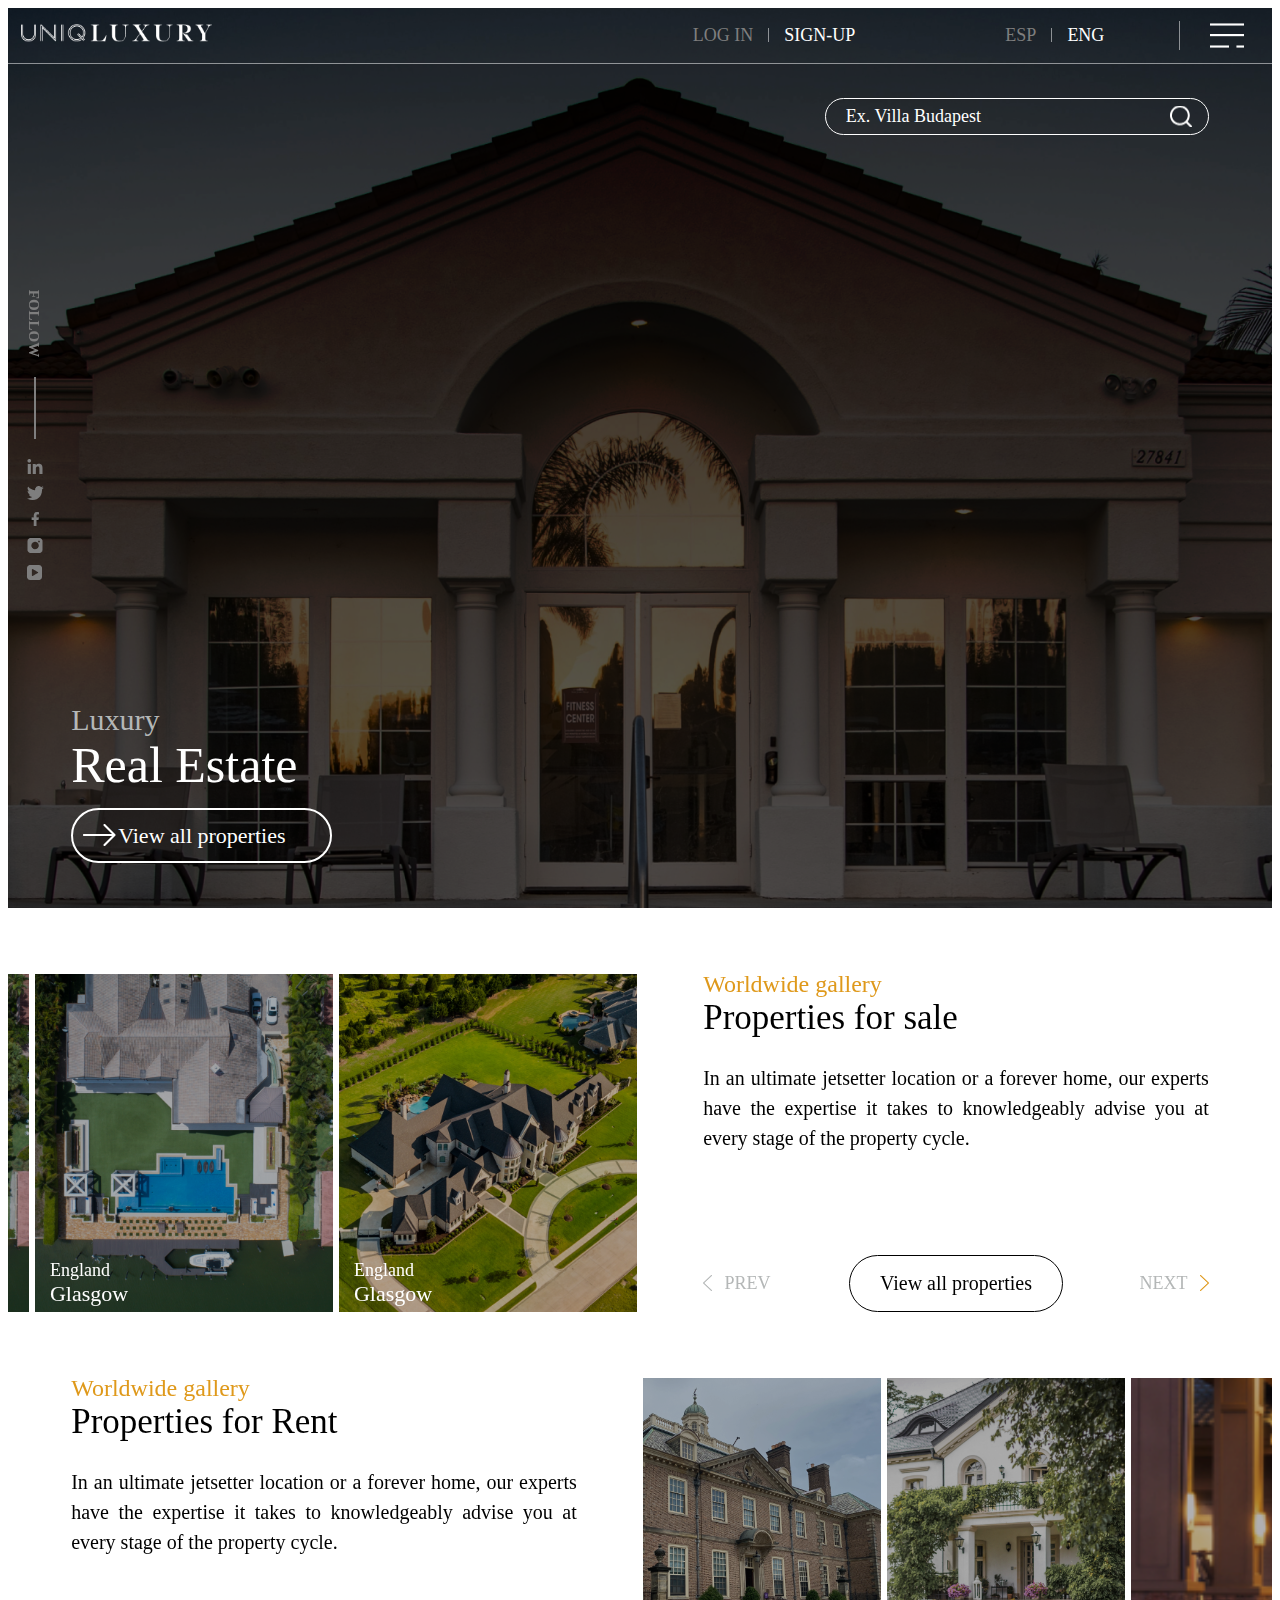
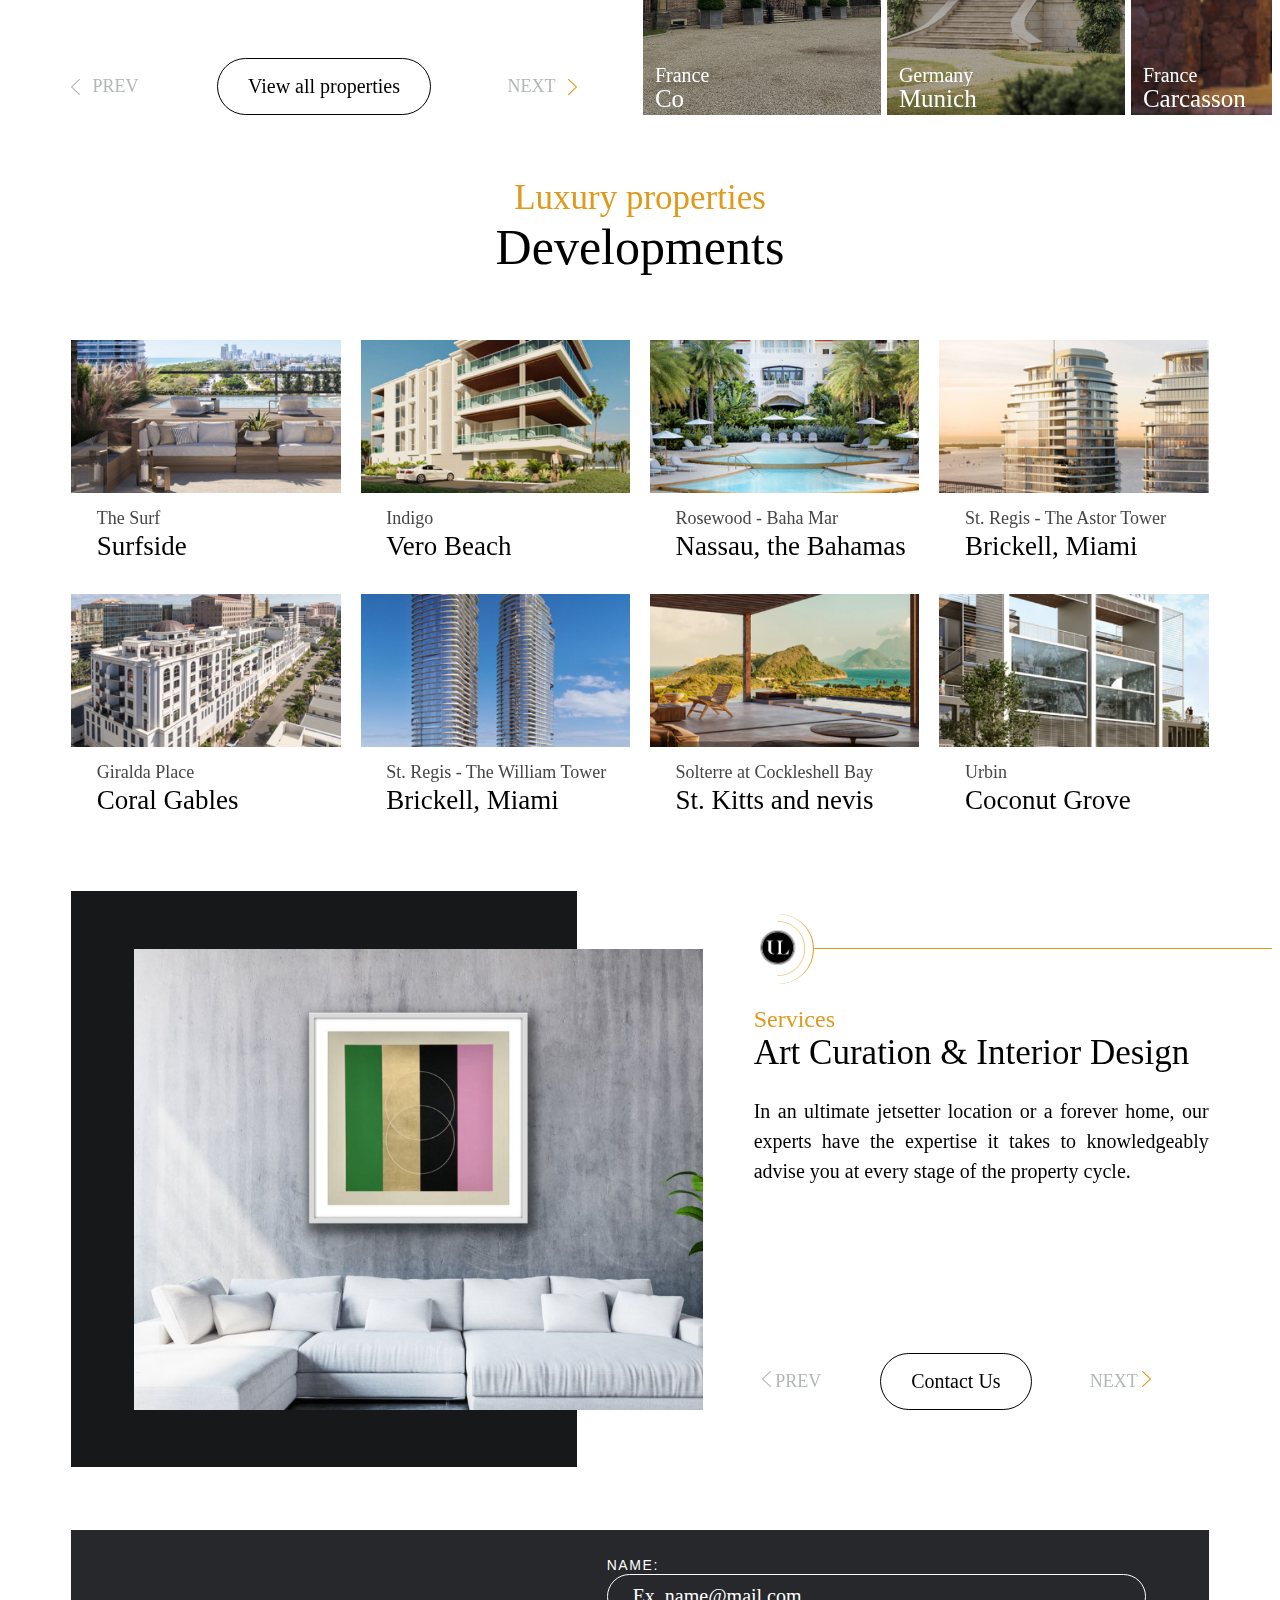
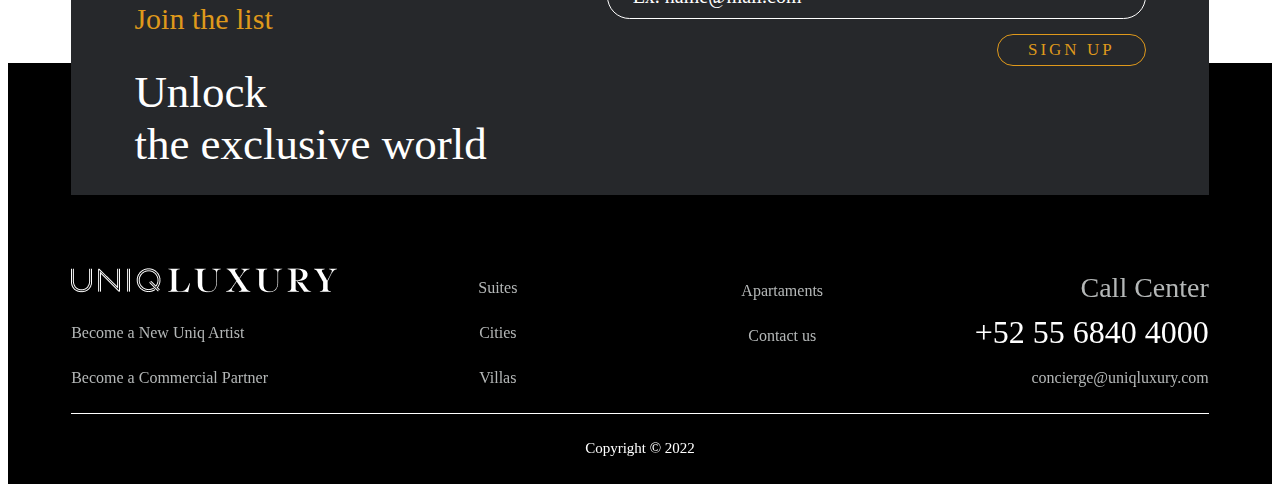
==== commit bd6b17d1: "31/07/2023" ====
--- a/index.html
+++ b/index.html
@@ -211,7 +211,6 @@
                 </div>
             </a>
         </div>
-        <!-- <div id="desarrollo-ver-propiedades" class="ver-propiedades-boton">View all properties</div>-->
     </div>
     <div id="arte-cultura-body">
         <div id="arte-cultura-cuadro-negro"></div>
@@ -268,8 +267,8 @@
                 </div>
                 <div id="pie-contenido-col2" class="fondo-pie-columnas pie-estilo-letras">
                     <span><a href="#">Suites</a></span>
+                    <span><a href="#">Cities</a></span>
                     <span><a href="#">Villas</a></span>
-                    <span><a href="#">Houses</a></span>
                 </div>
                 <div id="pie-contenido-col3" class="fondo-pie-columnas pie-estilo-letras">
                     <span><a href="">Apartaments</a></span>
@@ -277,13 +276,13 @@
                     <span style="height: 38px;"></span>
                 </div>
                 <div id="pie-contenido-col4" class="fondo-pie-columnas pie-estilo-letras">
-                    <span><a href="#" id="pie-call-center">Call Center</a></span>
-                    <span><a href="#" id="pie-numero">+52 55 6840 4000</a></span>
+                    <span><a href="#" id="call-center">Call Center</a></span>
+                    <span><a href="#" id="numero">+52 55 6840 4000</a></span>
                     <span><a href="#">concierge@uniqluxury.com</a></span>
                 </div>
             </div>
-            <div id="pie-copyright" class="fondo-pie-columnas">
-                Copyright ym © 2023
+            <div id="copyright" class="fondo-pie-columnas">
+                Copyright © 2022
             </div>
         </div>
     </footer>
--- a/css/main.css
+++ b/css/main.css
@@ -860,7 +860,7 @@
     align-items: end;
 }
 
-#pie-numero{
+#numero{
     font-family: "PF Regal Display Pro";
     font-style: normal;
     font-weight: 500;
@@ -869,7 +869,7 @@
     color: #FFFFFF !important;
 }
 
-#pie-call-center{
+#call-center{
     font-family: "PF Regal Display Pro";
     font-style: normal;
     font-weight: 400;
@@ -878,7 +878,7 @@
     color: #B4B7B7;
 }
 
-#pie-copyright {
+#copyright {
     font-family: brandon-grotesque;
     font-style: normal;
     font-weight: 100;
@@ -890,7 +890,7 @@
     border-top: 1px solid white;
     padding-top: 1%;
 }
-/* FONTS */
+
 @font-face {
     font-family: 'brandon-grotesque';
     src: url("../fonts/Brandon_reg.otf");
